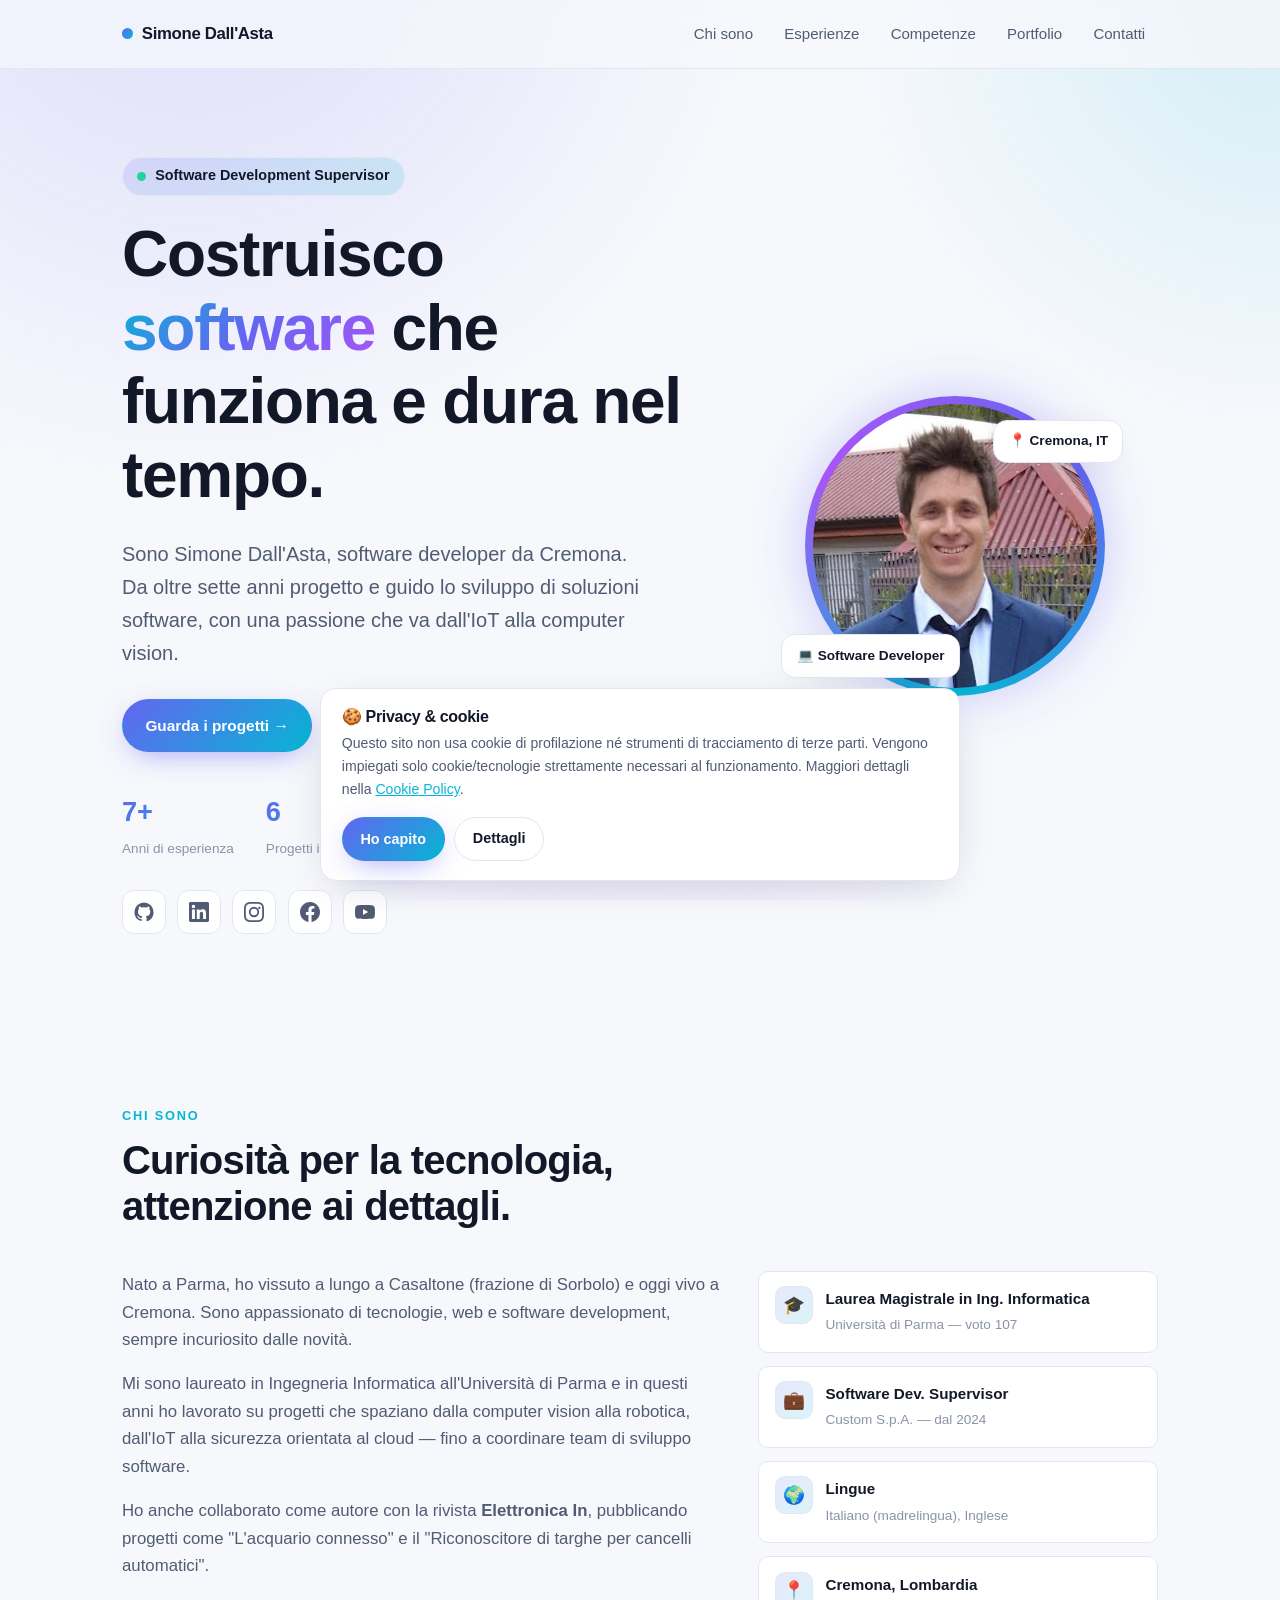
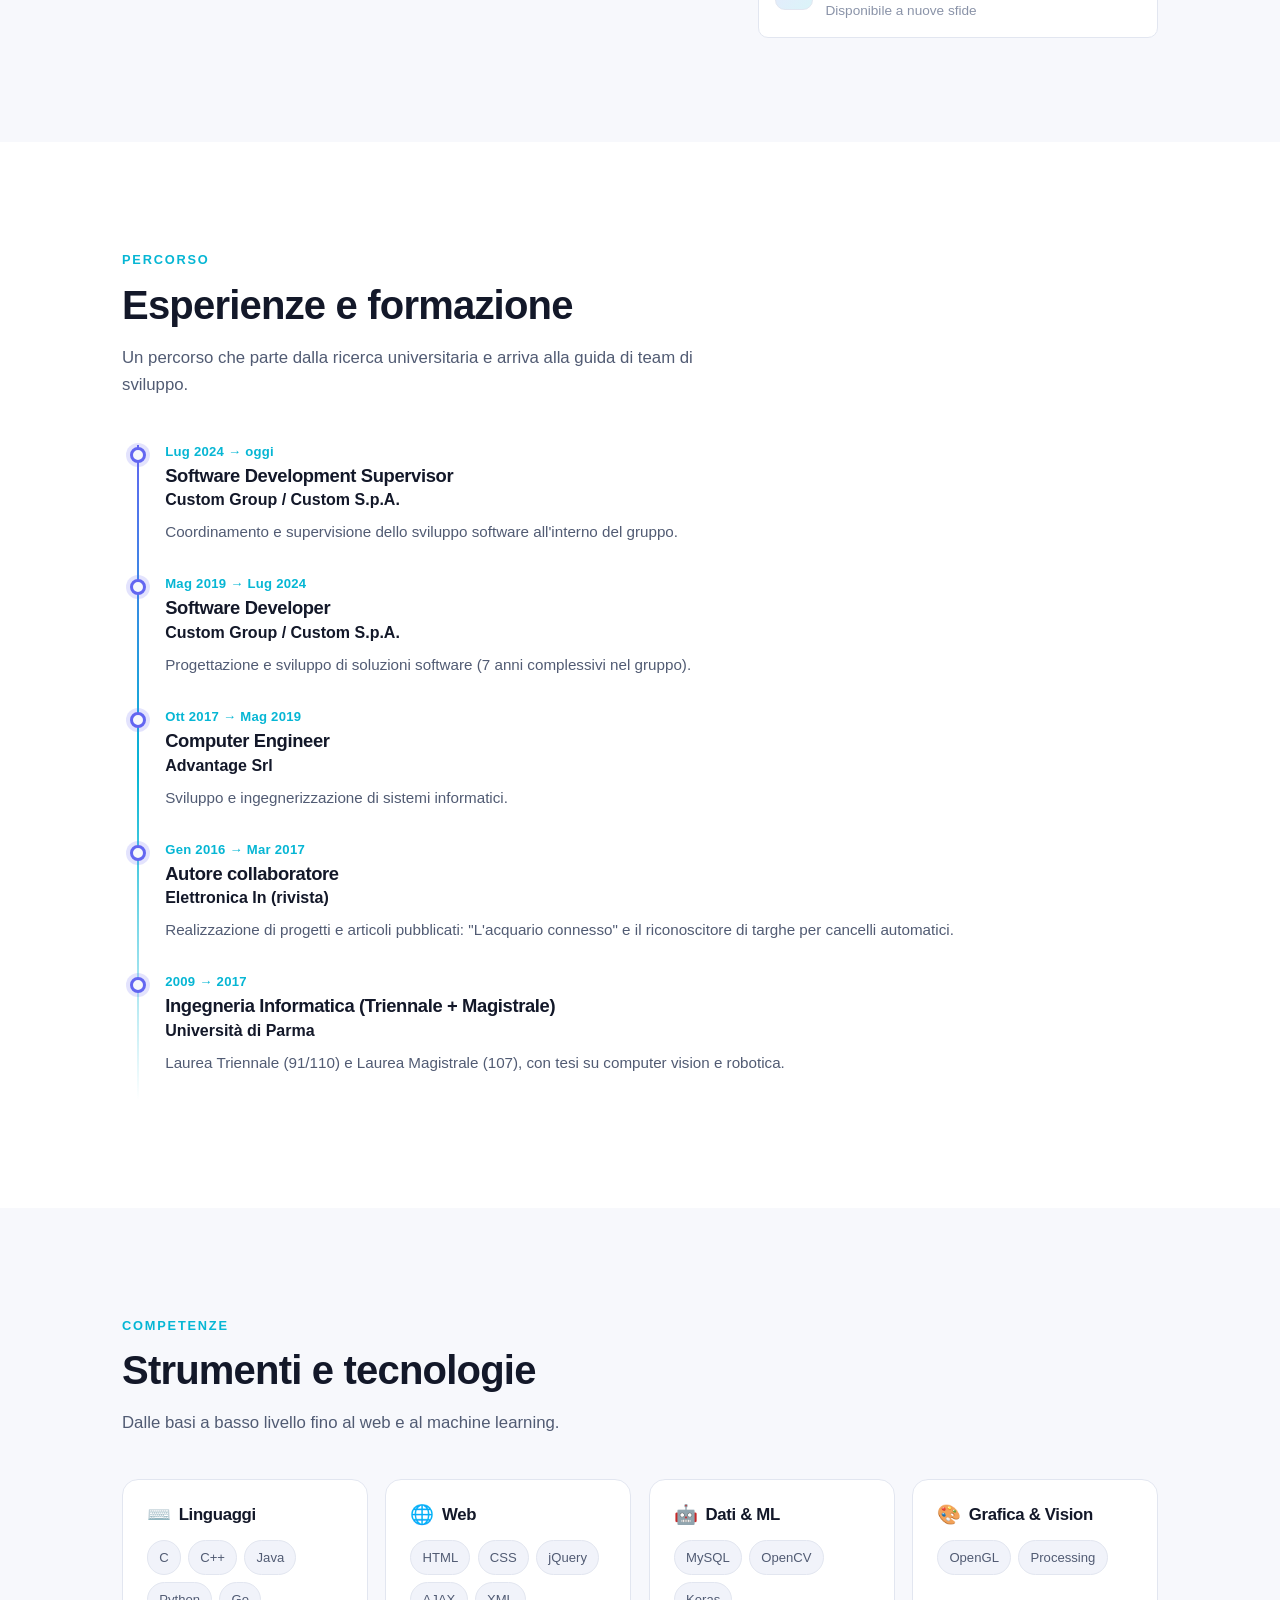
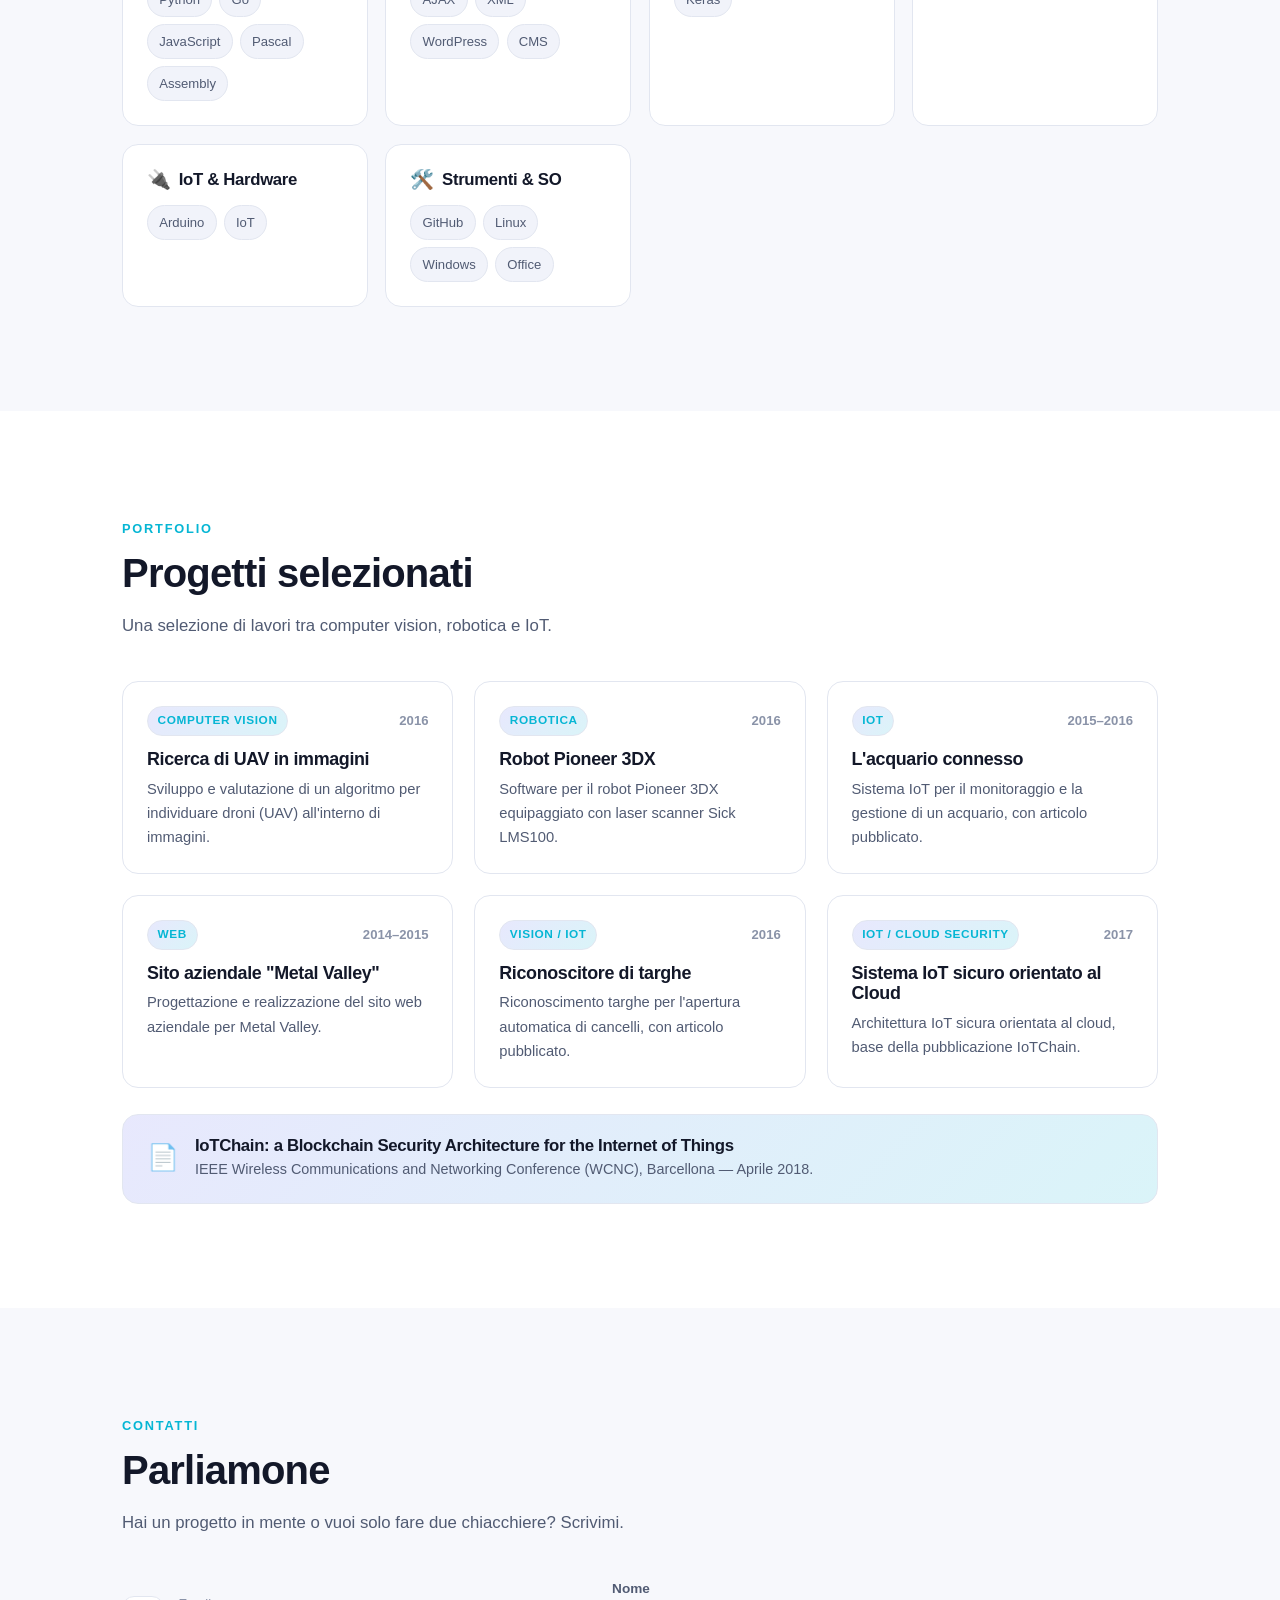
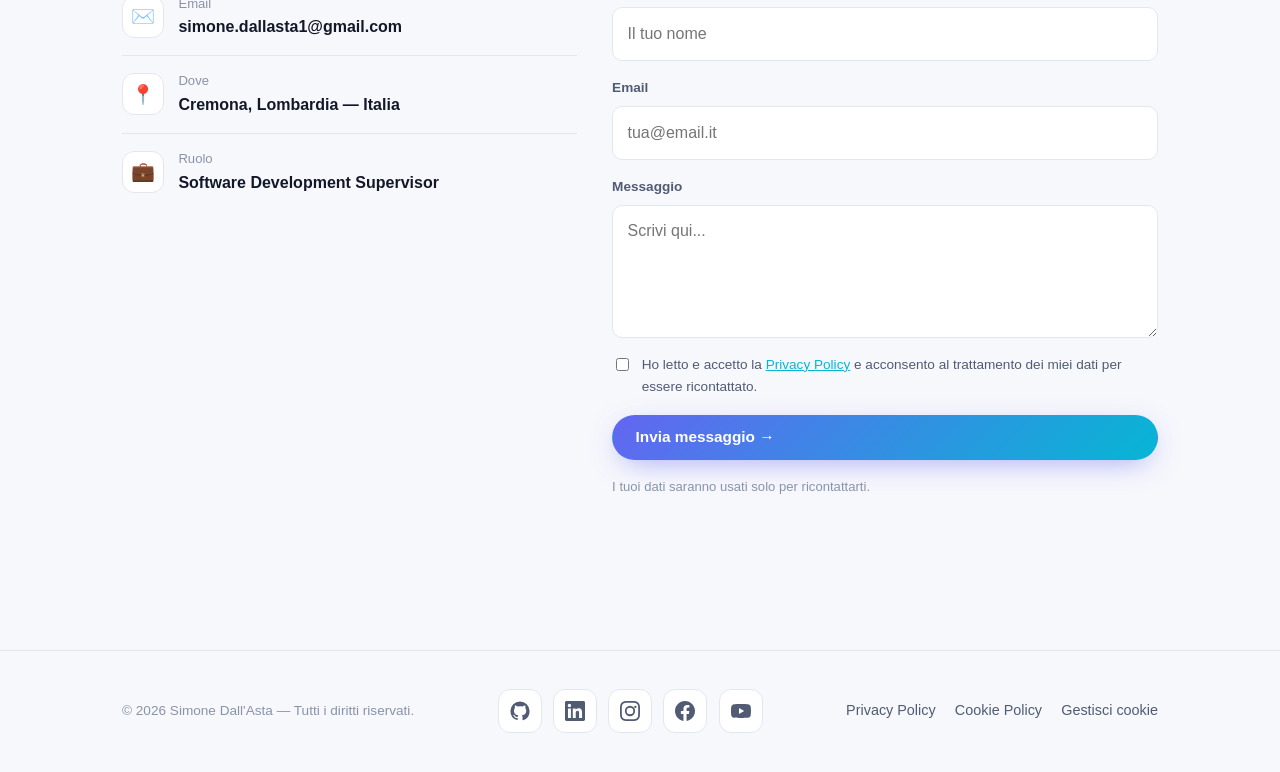
==== index.html @ f562e2d4 "first commit" ====
<!DOCTYPE html>
<html lang="it">
<head>
  <meta charset="UTF-8">
  <meta name="viewport" content="width=device-width, initial-scale=1.0">
  <title>Simone Dall'Asta — Software Developer</title>
  <meta name="description" content="Portfolio di Simone Dall'Asta, Software Developer a Cremona. Progetti, competenze ed esperienze tra software development, IoT e computer vision.">

  <!-- Open Graph / social -->
  <meta property="og:type" content="website">
  <meta property="og:title" content="Simone Dall'Asta — Software Developer">
  <meta property="og:description" content="Portfolio personale: progetti, competenze ed esperienze.">
  <meta property="og:image" content="assets/img/profilo-288.jpg">
  <meta name="theme-color" content="#0b0f1a">

  <!-- Favicon inline (nessuna richiesta extra) -->
  <link rel="icon" href="data:image/svg+xml,<svg xmlns='http://www.w3.org/2000/svg' viewBox='0 0 100 100'><rect width='100' height='100' rx='22' fill='%236366f1'/><text x='50' y='68' font-size='54' font-family='Arial' font-weight='bold' fill='white' text-anchor='middle'>S</text></svg>">

  <link rel="stylesheet" href="assets/css/style.css">

  <!-- Dati strutturati per la SEO (JSON-LD, nessun cookie) -->
  <script type="application/ld+json">
  {
    "@context": "https://schema.org",
    "@type": "Person",
    "name": "Simone Dall'Asta",
    "jobTitle": "Software Developer",
    "address": { "@type": "PostalAddress", "addressLocality": "Cremona", "addressRegion": "Lombardia", "addressCountry": "IT" },
    "knowsLanguage": ["Italiano", "Inglese"]
  }
  </script>
</head>
<body>

  <!-- ===================== HEADER ===================== -->
  <header class="site-header">
    <div class="container nav">
      <a href="#home" class="brand"><span class="dot"></span> Simone Dall'Asta</a>
      <nav>
        <ul class="nav-links" id="navLinks">
          <li><a href="#chi-sono">Chi sono</a></li>
          <li><a href="#esperienze">Esperienze</a></li>
          <li><a href="#skill">Competenze</a></li>
          <li><a href="#portfolio">Portfolio</a></li>
          <li><a href="#contatti">Contatti</a></li>
        </ul>
      </nav>
      <button class="nav-toggle" id="navToggle" aria-label="Apri menu" aria-expanded="false">☰</button>
    </div>
  </header>

  <main>
    <!-- ===================== HERO ===================== -->
    <section class="hero" id="home">
      <div class="container hero-grid">
        <div class="hero-text">
          <span class="hero-role"><span class="pulse"></span> Software Development Supervisor</span>
          <h1>Costruisco <span class="gradient-text">software</span> che funziona e dura nel tempo.</h1>
          <p class="lead">
            Sono Simone Dall'Asta, software developer da Cremona. Da oltre sette anni
            progetto e guido lo sviluppo di soluzioni software, con una passione che va
            dall'IoT alla computer vision.
          </p>
          <div class="hero-cta">
            <a href="#portfolio" class="btn btn-primary">Guarda i progetti →</a>
            <a href="#contatti" class="btn btn-ghost">Contattami</a>
          </div>
          <div class="hero-stats">
            <div class="stat"><strong>7+</strong><span>Anni di esperienza</span></div>
            <div class="stat"><strong>6</strong><span>Progetti in evidenza</span></div>
            <div class="stat"><strong>1</strong><span>Pubblicazione IEEE</span></div>
          </div>

          <!-- TODO: sostituisci gli href="#" con gli URL reali dei tuoi profili -->
          <div class="socials hero-socials">
            <a class="social" href="https://github.com/simonedallasta1" target="_blank" rel="noopener noreferrer" aria-label="GitHub" title="GitHub">
              <svg viewBox="0 0 24 24" aria-hidden="true"><path d="M12 .5A11.5 11.5 0 0 0 .5 12a11.5 11.5 0 0 0 7.86 10.92c.58.1.79-.25.79-.56v-2c-3.2.7-3.88-1.37-3.88-1.37-.53-1.34-1.3-1.7-1.3-1.7-1.06-.72.08-.71.08-.71 1.17.08 1.79 1.2 1.79 1.2 1.04 1.79 2.73 1.27 3.4.97.1-.76.41-1.27.74-1.56-2.55-.29-5.23-1.28-5.23-5.69 0-1.26.45-2.28 1.19-3.09-.12-.29-.52-1.46.11-3.04 0 0 .97-.31 3.18 1.18a11 11 0 0 1 5.8 0c2.2-1.49 3.17-1.18 3.17-1.18.63 1.58.23 2.75.11 3.04.74.81 1.19 1.83 1.19 3.09 0 4.42-2.69 5.39-5.25 5.68.42.36.79 1.07.79 2.16v3.2c0 .31.21.67.8.56A11.5 11.5 0 0 0 23.5 12 11.5 11.5 0 0 0 12 .5Z"/></svg>
            </a>
            <a class="social" href="https://www.linkedin.com/in/simone-dall-asta-30008297" target="_blank" rel="noopener noreferrer" aria-label="LinkedIn" title="LinkedIn">
              <svg viewBox="0 0 24 24" aria-hidden="true"><path d="M20.45 20.45h-3.56v-5.57c0-1.33-.02-3.04-1.85-3.04-1.85 0-2.14 1.45-2.14 2.94v5.67H9.35V9h3.42v1.56h.05c.48-.9 1.64-1.85 3.37-1.85 3.6 0 4.27 2.37 4.27 5.46v6.28ZM5.34 7.43a2.06 2.06 0 1 1 0-4.13 2.06 2.06 0 0 1 0 4.13ZM7.12 20.45H3.56V9h3.56v11.45ZM22.22 0H1.77C.79 0 0 .77 0 1.73v20.54C0 23.23.79 24 1.77 24h20.45c.98 0 1.78-.77 1.78-1.73V1.73C24 .77 23.2 0 22.22 0Z"/></svg>
            </a>
            <a class="social" href="https://www.instagram.com/Smnd/" target="_blank" rel="noopener noreferrer" aria-label="Instagram" title="Instagram">
              <svg viewBox="0 0 24 24" aria-hidden="true"><path d="M12 2.16c3.2 0 3.58.01 4.85.07 1.17.05 1.8.25 2.23.41.56.22.96.48 1.38.9.42.42.68.82.9 1.38.16.42.36 1.06.41 2.23.06 1.27.07 1.65.07 4.85s-.01 3.58-.07 4.85c-.05 1.17-.25 1.8-.41 2.23-.22.56-.48.96-.9 1.38-.42.42-.82.68-1.38.9-.42.16-1.06.36-2.23.41-1.27.06-1.65.07-4.85.07s-3.58-.01-4.85-.07c-1.17-.05-1.8-.25-2.23-.41a3.7 3.7 0 0 1-1.38-.9 3.7 3.7 0 0 1-.9-1.38c-.16-.42-.36-1.06-.41-2.23C2.17 15.58 2.16 15.2 2.16 12s.01-3.58.07-4.85c.05-1.17.25-1.8.41-2.23.22-.56.48-.96.9-1.38.42-.42.82-.68 1.38-.9.42-.16 1.06-.36 2.23-.41C8.42 2.17 8.8 2.16 12 2.16ZM12 0C8.74 0 8.33.01 7.05.07c-1.28.06-2.15.26-2.91.56-.79.3-1.46.72-2.13 1.38A5.86 5.86 0 0 0 .63 4.14c-.3.76-.5 1.63-.56 2.91C.01 8.33 0 8.74 0 12s.01 3.67.07 4.95c.06 1.28.26 2.15.56 2.91.3.79.72 1.46 1.38 2.13.67.66 1.34 1.08 2.13 1.38.76.3 1.63.5 2.91.56C8.33 23.99 8.74 24 12 24s3.67-.01 4.95-.07c1.28-.06 2.15-.26 2.91-.56a5.86 5.86 0 0 0 2.13-1.38 5.86 5.86 0 0 0 1.38-2.13c.3-.76.5-1.63.56-2.91.06-1.28.07-1.69.07-4.95s-.01-3.67-.07-4.95c-.06-1.28-.26-2.15-.56-2.91a5.86 5.86 0 0 0-1.38-2.13A5.86 5.86 0 0 0 19.86.63c-.76-.3-1.63-.5-2.91-.56C15.67.01 15.26 0 12 0Zm0 5.84A6.16 6.16 0 1 0 18.16 12 6.16 6.16 0 0 0 12 5.84Zm0 10.16A4 4 0 1 1 16 12a4 4 0 0 1-4 4Zm6.41-10.4a1.44 1.44 0 1 0 0 2.88 1.44 1.44 0 0 0 0-2.88Z"/></svg>
            </a>
            <a class="social" href="https://www.facebook.com/simone.dallasta1990" target="_blank" rel="noopener noreferrer" aria-label="Facebook" title="Facebook">
              <svg viewBox="0 0 24 24" aria-hidden="true"><path d="M24 12.07C24 5.41 18.63 0 12 0S0 5.4 0 12.07c0 6.02 4.39 11.01 10.13 11.93v-8.44H7.08v-3.49h3.05V9.41c0-3.02 1.79-4.69 4.53-4.69 1.31 0 2.68.24 2.68.24v2.97h-1.51c-1.49 0-1.96.93-1.96 1.89v2.25h3.33l-.53 3.49h-2.8V24C19.61 23.08 24 18.1 24 12.07Z"/></svg>
            </a>
            <a class="social" href="https://www.youtube.com/@SimoneDallAsta" target="_blank" rel="noopener noreferrer" aria-label="YouTube" title="YouTube">
              <svg viewBox="0 0 24 24" aria-hidden="true"><path d="M23.5 6.2a3.02 3.02 0 0 0-2.12-2.14C19.5 3.55 12 3.55 12 3.55s-7.5 0-9.38.51A3.02 3.02 0 0 0 .5 6.2C0 8.07 0 12 0 12s0 3.93.5 5.8a3.02 3.02 0 0 0 2.12 2.14c1.88.51 9.38.51 9.38.51s7.5 0 9.38-.51a3.02 3.02 0 0 0 2.12-2.14C24 15.93 24 12 24 12s0-3.93-.5-5.8ZM9.6 15.57V8.43L15.82 12 9.6 15.57Z"/></svg>
            </a>
          </div>
        </div>

        <div class="hero-photo">
          <div class="ring">
            <picture>
              <source type="image/webp"
                srcset="assets/img/profilo-96.webp 96w, assets/img/profilo-192.webp 192w, assets/img/profilo-288.webp 288w"
                sizes="(max-width: 600px) 220px, 300px">
              <img src="assets/img/profilo-288.jpg" alt="Ritratto di Simone Dall'Asta" width="288" height="288">
            </picture>
          </div>
          <span class="badge">💻 Software Developer</span>
          <span class="badge tr">📍 Cremona, IT</span>
        </div>
      </div>
    </section>

    <!-- ===================== CHI SONO ===================== -->
    <section class="section" id="chi-sono">
      <div class="container">
        <div class="section-head reveal">
          <span class="eyebrow">Chi sono</span>
          <h2>Curiosità per la tecnologia, attenzione ai dettagli.</h2>
        </div>
        <div class="about-grid">
          <div class="about-text reveal">
            <p>
              Nato a Parma, ho vissuto a lungo a Casaltone (frazione di Sorbolo) e oggi vivo a
              Cremona. Sono appassionato di tecnologie, web e software development, sempre
              incuriosito dalle novità.
            </p>
            <p>
              Mi sono laureato in Ingegneria Informatica all'Università di Parma e in questi anni
              ho lavorato su progetti che spaziano dalla computer vision alla robotica, dall'IoT
              alla sicurezza orientata al cloud — fino a coordinare team di sviluppo software.
            </p>
            <p>
              Ho anche collaborato come autore con la rivista <strong>Elettronica In</strong>,
              pubblicando progetti come "L'acquario connesso" e il "Riconoscitore di targhe per
              cancelli automatici".
            </p>
          </div>
          <div class="facts reveal">
            <div class="fact">
              <div class="ic">🎓</div>
              <div><strong>Laurea Magistrale in Ing. Informatica</strong><span>Università di Parma — voto 107</span></div>
            </div>
            <div class="fact">
              <div class="ic">💼</div>
              <div><strong>Software Dev. Supervisor</strong><span>Custom S.p.A. — dal 2024</span></div>
            </div>
            <div class="fact">
              <div class="ic">🌍</div>
              <div><strong>Lingue</strong><span>Italiano (madrelingua), Inglese</span></div>
            </div>
            <div class="fact">
              <div class="ic">📍</div>
              <div><strong>Cremona, Lombardia</strong><span>Disponibile a nuove sfide</span></div>
            </div>
          </div>
        </div>
      </div>
    </section>

    <!-- ===================== ESPERIENZE ===================== -->
    <section class="section" id="esperienze" style="background: var(--bg-soft);">
      <div class="container">
        <div class="section-head reveal">
          <span class="eyebrow">Percorso</span>
          <h2>Esperienze e formazione</h2>
          <p>Un percorso che parte dalla ricerca universitaria e arriva alla guida di team di sviluppo.</p>
        </div>
        <div class="timeline">
          <div class="tl-item reveal">
            <div class="when">Lug 2024 → oggi</div>
            <h3>Software Development Supervisor</h3>
            <div class="org">Custom Group / Custom S.p.A.</div>
            <p>Coordinamento e supervisione dello sviluppo software all'interno del gruppo.</p>
          </div>
          <div class="tl-item reveal">
            <div class="when">Mag 2019 → Lug 2024</div>
            <h3>Software Developer</h3>
            <div class="org">Custom Group / Custom S.p.A.</div>
            <p>Progettazione e sviluppo di soluzioni software (7 anni complessivi nel gruppo).</p>
          </div>
          <div class="tl-item reveal">
            <div class="when">Ott 2017 → Mag 2019</div>
            <h3>Computer Engineer</h3>
            <div class="org">Advantage Srl</div>
            <p>Sviluppo e ingegnerizzazione di sistemi informatici.</p>
          </div>
          <div class="tl-item reveal">
            <div class="when">Gen 2016 → Mar 2017</div>
            <h3>Autore collaboratore</h3>
            <div class="org">Elettronica In (rivista)</div>
            <p>Realizzazione di progetti e articoli pubblicati: "L'acquario connesso" e il riconoscitore di targhe per cancelli automatici.</p>
          </div>
          <div class="tl-item reveal">
            <div class="when">2009 → 2017</div>
            <h3>Ingegneria Informatica (Triennale + Magistrale)</h3>
            <div class="org">Università di Parma</div>
            <p>Laurea Triennale (91/110) e Laurea Magistrale (107), con tesi su computer vision e robotica.</p>
          </div>
        </div>
      </div>
    </section>

    <!-- ===================== SKILL ===================== -->
    <section class="section" id="skill">
      <div class="container">
        <div class="section-head reveal">
          <span class="eyebrow">Competenze</span>
          <h2>Strumenti e tecnologie</h2>
          <p>Dalle basi a basso livello fino al web e al machine learning.</p>
        </div>
        <div class="skills-grid">
          <div class="card skill-cat reveal">
            <h3><span class="ic">⌨️</span> Linguaggi</h3>
            <div class="chips">
              <span class="chip">C</span><span class="chip">C++</span><span class="chip">Java</span>
              <span class="chip">Python</span><span class="chip">Go</span><span class="chip">JavaScript</span>
              <span class="chip">Pascal</span><span class="chip">Assembly</span>
            </div>
          </div>
          <div class="card skill-cat reveal">
            <h3><span class="ic">🌐</span> Web</h3>
            <div class="chips">
              <span class="chip">HTML</span><span class="chip">CSS</span><span class="chip">jQuery</span>
              <span class="chip">AJAX</span><span class="chip">XML</span><span class="chip">WordPress</span>
              <span class="chip">CMS</span>
            </div>
          </div>
          <div class="card skill-cat reveal">
            <h3><span class="ic">🤖</span> Dati &amp; ML</h3>
            <div class="chips">
              <span class="chip">MySQL</span><span class="chip">OpenCV</span><span class="chip">Keras</span>
            </div>
          </div>
          <div class="card skill-cat reveal">
            <h3><span class="ic">🎨</span> Grafica &amp; Vision</h3>
            <div class="chips">
              <span class="chip">OpenGL</span><span class="chip">Processing</span>
            </div>
          </div>
          <div class="card skill-cat reveal">
            <h3><span class="ic">🔌</span> IoT &amp; Hardware</h3>
            <div class="chips">
              <span class="chip">Arduino</span><span class="chip">IoT</span>
            </div>
          </div>
          <div class="card skill-cat reveal">
            <h3><span class="ic">🛠️</span> Strumenti &amp; SO</h3>
            <div class="chips">
              <span class="chip">GitHub</span><span class="chip">Linux</span><span class="chip">Windows</span>
              <span class="chip">Office</span>
            </div>
          </div>
        </div>
      </div>
    </section>

    <!-- ===================== PORTFOLIO ===================== -->
    <section class="section" id="portfolio" style="background: var(--bg-soft);">
      <div class="container">
        <div class="section-head reveal">
          <span class="eyebrow">Portfolio</span>
          <h2>Progetti selezionati</h2>
          <p>Una selezione di lavori tra computer vision, robotica e IoT.</p>
        </div>
        <div class="projects-grid">
          <article class="card project reveal">
            <div class="top"><span class="tag">Computer Vision</span><span class="year">2016</span></div>
            <h3>Ricerca di UAV in immagini</h3>
            <p>Sviluppo e valutazione di un algoritmo per individuare droni (UAV) all'interno di immagini.</p>
          </article>
          <article class="card project reveal">
            <div class="top"><span class="tag">Robotica</span><span class="year">2016</span></div>
            <h3>Robot Pioneer 3DX</h3>
            <p>Software per il robot Pioneer 3DX equipaggiato con laser scanner Sick LMS100.</p>
          </article>
          <article class="card project reveal">
            <div class="top"><span class="tag">IoT</span><span class="year">2015–2016</span></div>
            <h3>L'acquario connesso</h3>
            <p>Sistema IoT per il monitoraggio e la gestione di un acquario, con articolo pubblicato.</p>
          </article>
          <article class="card project reveal">
            <div class="top"><span class="tag">Web</span><span class="year">2014–2015</span></div>
            <h3>Sito aziendale "Metal Valley"</h3>
            <p>Progettazione e realizzazione del sito web aziendale per Metal Valley.</p>
          </article>
          <article class="card project reveal">
            <div class="top"><span class="tag">Vision / IoT</span><span class="year">2016</span></div>
            <h3>Riconoscitore di targhe</h3>
            <p>Riconoscimento targhe per l'apertura automatica di cancelli, con articolo pubblicato.</p>
          </article>
          <article class="card project reveal">
            <div class="top"><span class="tag">IoT / Cloud Security</span><span class="year">2017</span></div>
            <h3>Sistema IoT sicuro orientato al Cloud</h3>
            <p>Architettura IoT sicura orientata al cloud, base della pubblicazione IoTChain.</p>
          </article>
        </div>

        <div class="publication reveal">
          <div class="ic">📄</div>
          <div>
            <h3>IoTChain: a Blockchain Security Architecture for the Internet of Things</h3>
            <p>IEEE Wireless Communications and Networking Conference (WCNC), Barcellona — Aprile 2018.</p>
          </div>
        </div>
      </div>
    </section>

    <!-- ===================== CONTATTI ===================== -->
    <section class="section" id="contatti">
      <div class="container">
        <div class="section-head reveal">
          <span class="eyebrow">Contatti</span>
          <h2>Parliamone</h2>
          <p>Hai un progetto in mente o vuoi solo fare due chiacchiere? Scrivimi.</p>
        </div>
        <div class="contact-grid">
          <div class="contact-info reveal">
            <div class="channel">
              <div class="ic">✉️</div>
              <div><span>Email</span><strong><a href="mailto:simone.dallasta1@gmail.com">simone.dallasta1@gmail.com</a></strong></div>
            </div>
            <div class="channel">
              <div class="ic">📍</div>
              <div><span>Dove</span><strong>Cremona, Lombardia — Italia</strong></div>
            </div>
            <div class="channel">
              <div class="ic">💼</div>
              <div><span>Ruolo</span><strong>Software Development Supervisor</strong></div>
            </div>
          </div>

          <!-- NB: action="#" è un placeholder. Va collegato a Web3Forms/Formspree (vedi README §7.5). -->
          <form class="form reveal" id="contactForm" action="#" method="POST" novalidate>
            <div class="field">
              <label for="nome">Nome</label>
              <input type="text" id="nome" name="nome" placeholder="Il tuo nome" required>
            </div>
            <div class="field">
              <label for="email">Email</label>
              <input type="email" id="email" name="email" placeholder="tua@email.it" required>
            </div>
            <div class="field">
              <label for="messaggio">Messaggio</label>
              <textarea id="messaggio" name="messaggio" rows="4" placeholder="Scrivi qui..." required></textarea>
            </div>
            <!-- Honeypot anti-spam: i bot lo compilano, gli umani no -->
            <div class="hp" aria-hidden="true">
              <label for="website">Lascia vuoto questo campo</label>
              <input type="text" id="website" name="website" tabindex="-1" autocomplete="off">
            </div>
            <label class="consent">
              <input type="checkbox" id="privacy" name="privacy" required>
              <span>Ho letto e accetto la <a href="privacy-policy.html">Privacy Policy</a> e acconsento al trattamento dei miei dati per essere ricontattato.</span>
            </label>
            <button type="submit" class="btn btn-primary">Invia messaggio →</button>
            <p class="form-note" id="formNote">I tuoi dati saranno usati solo per ricontattarti.</p>
          </form>
        </div>
      </div>
    </section>
  </main>

  <!-- ===================== FOOTER ===================== -->
  <footer class="site-footer">
    <div class="container footer-grid">
      <div class="copyright">© <span id="year"></span> Simone Dall'Asta — Tutti i diritti riservati.</div>
      <div class="socials">
        <a class="social" href="https://github.com/simonedallasta1" target="_blank" rel="noopener noreferrer" aria-label="GitHub" title="GitHub">
          <svg viewBox="0 0 24 24" aria-hidden="true"><path d="M12 .5A11.5 11.5 0 0 0 .5 12a11.5 11.5 0 0 0 7.86 10.92c.58.1.79-.25.79-.56v-2c-3.2.7-3.88-1.37-3.88-1.37-.53-1.34-1.3-1.7-1.3-1.7-1.06-.72.08-.71.08-.71 1.17.08 1.79 1.2 1.79 1.2 1.04 1.79 2.73 1.27 3.4.97.1-.76.41-1.27.74-1.56-2.55-.29-5.23-1.28-5.23-5.69 0-1.26.45-2.28 1.19-3.09-.12-.29-.52-1.46.11-3.04 0 0 .97-.31 3.18 1.18a11 11 0 0 1 5.8 0c2.2-1.49 3.17-1.18 3.17-1.18.63 1.58.23 2.75.11 3.04.74.81 1.19 1.83 1.19 3.09 0 4.42-2.69 5.39-5.25 5.68.42.36.79 1.07.79 2.16v3.2c0 .31.21.67.8.56A11.5 11.5 0 0 0 23.5 12 11.5 11.5 0 0 0 12 .5Z"/></svg>
        </a>
        <a class="social" href="https://www.linkedin.com/in/simone-dall-asta-30008297" target="_blank" rel="noopener noreferrer" aria-label="LinkedIn" title="LinkedIn">
          <svg viewBox="0 0 24 24" aria-hidden="true"><path d="M20.45 20.45h-3.56v-5.57c0-1.33-.02-3.04-1.85-3.04-1.85 0-2.14 1.45-2.14 2.94v5.67H9.35V9h3.42v1.56h.05c.48-.9 1.64-1.85 3.37-1.85 3.6 0 4.27 2.37 4.27 5.46v6.28ZM5.34 7.43a2.06 2.06 0 1 1 0-4.13 2.06 2.06 0 0 1 0 4.13ZM7.12 20.45H3.56V9h3.56v11.45ZM22.22 0H1.77C.79 0 0 .77 0 1.73v20.54C0 23.23.79 24 1.77 24h20.45c.98 0 1.78-.77 1.78-1.73V1.73C24 .77 23.2 0 22.22 0Z"/></svg>
        </a>
        <a class="social" href="https://www.instagram.com/Smnd/" target="_blank" rel="noopener noreferrer" aria-label="Instagram" title="Instagram">
          <svg viewBox="0 0 24 24" aria-hidden="true"><path d="M12 2.16c3.2 0 3.58.01 4.85.07 1.17.05 1.8.25 2.23.41.56.22.96.48 1.38.9.42.42.68.82.9 1.38.16.42.36 1.06.41 2.23.06 1.27.07 1.65.07 4.85s-.01 3.58-.07 4.85c-.05 1.17-.25 1.8-.41 2.23-.22.56-.48.96-.9 1.38-.42.42-.82.68-1.38.9-.42.16-1.06.36-2.23.41-1.27.06-1.65.07-4.85.07s-3.58-.01-4.85-.07c-1.17-.05-1.8-.25-2.23-.41a3.7 3.7 0 0 1-1.38-.9 3.7 3.7 0 0 1-.9-1.38c-.16-.42-.36-1.06-.41-2.23C2.17 15.58 2.16 15.2 2.16 12s.01-3.58.07-4.85c.05-1.17.25-1.8.41-2.23.22-.56.48-.96.9-1.38.42-.42.82-.68 1.38-.9.42-.16 1.06-.36 2.23-.41C8.42 2.17 8.8 2.16 12 2.16ZM12 0C8.74 0 8.33.01 7.05.07c-1.28.06-2.15.26-2.91.56-.79.3-1.46.72-2.13 1.38A5.86 5.86 0 0 0 .63 4.14c-.3.76-.5 1.63-.56 2.91C.01 8.33 0 8.74 0 12s.01 3.67.07 4.95c.06 1.28.26 2.15.56 2.91.3.79.72 1.46 1.38 2.13.67.66 1.34 1.08 2.13 1.38.76.3 1.63.5 2.91.56C8.33 23.99 8.74 24 12 24s3.67-.01 4.95-.07c1.28-.06 2.15-.26 2.91-.56a5.86 5.86 0 0 0 2.13-1.38 5.86 5.86 0 0 0 1.38-2.13c.3-.76.5-1.63.56-2.91.06-1.28.07-1.69.07-4.95s-.01-3.67-.07-4.95c-.06-1.28-.26-2.15-.56-2.91a5.86 5.86 0 0 0-1.38-2.13A5.86 5.86 0 0 0 19.86.63c-.76-.3-1.63-.5-2.91-.56C15.67.01 15.26 0 12 0Zm0 5.84A6.16 6.16 0 1 0 18.16 12 6.16 6.16 0 0 0 12 5.84Zm0 10.16A4 4 0 1 1 16 12a4 4 0 0 1-4 4Zm6.41-10.4a1.44 1.44 0 1 0 0 2.88 1.44 1.44 0 0 0 0-2.88Z"/></svg>
        </a>
        <a class="social" href="https://www.facebook.com/simone.dallasta1990" target="_blank" rel="noopener noreferrer" aria-label="Facebook" title="Facebook">
          <svg viewBox="0 0 24 24" aria-hidden="true"><path d="M24 12.07C24 5.41 18.63 0 12 0S0 5.4 0 12.07c0 6.02 4.39 11.01 10.13 11.93v-8.44H7.08v-3.49h3.05V9.41c0-3.02 1.79-4.69 4.53-4.69 1.31 0 2.68.24 2.68.24v2.97h-1.51c-1.49 0-1.96.93-1.96 1.89v2.25h3.33l-.53 3.49h-2.8V24C19.61 23.08 24 18.1 24 12.07Z"/></svg>
        </a>
        <a class="social" href="https://www.youtube.com/@SimoneDallAsta" target="_blank" rel="noopener noreferrer" aria-label="YouTube" title="YouTube">
          <svg viewBox="0 0 24 24" aria-hidden="true"><path d="M23.5 6.2a3.02 3.02 0 0 0-2.12-2.14C19.5 3.55 12 3.55 12 3.55s-7.5 0-9.38.51A3.02 3.02 0 0 0 .5 6.2C0 8.07 0 12 0 12s0 3.93.5 5.8a3.02 3.02 0 0 0 2.12 2.14c1.88.51 9.38.51 9.38.51s7.5 0 9.38-.51a3.02 3.02 0 0 0 2.12-2.14C24 15.93 24 12 24 12s0-3.93-.5-5.8ZM9.6 15.57V8.43L15.82 12 9.6 15.57Z"/></svg>
        </a>
      </div>
      <nav class="footer-links">
        <a href="privacy-policy.html">Privacy Policy</a>
        <a href="cookie-policy.html">Cookie Policy</a>
        <button type="button" id="manageCookies">Gestisci cookie</button>
      </nav>
    </div>
  </footer>

  <!-- ===================== COOKIE BANNER ===================== -->
  <div class="cookie-banner" id="cookieBanner" role="dialog" aria-live="polite" aria-label="Avviso cookie">
    <h3>🍪 Privacy &amp; cookie</h3>
    <p>
      Questo sito non usa cookie di profilazione né strumenti di tracciamento di terze parti.
      Vengono impiegati solo cookie/tecnologie strettamente necessari al funzionamento.
      Maggiori dettagli nella <a href="cookie-policy.html" style="color:var(--accent-2);text-decoration:underline;">Cookie Policy</a>.
    </p>
    <div class="cookie-actions">
      <button class="btn btn-primary" id="cookieOk">Ho capito</button>
      <a class="btn btn-ghost" href="cookie-policy.html">Dettagli</a>
    </div>
  </div>

  <script src="assets/js/main.js"></script>
</body>
</html>
---- assets/css/style.css ----
/* =========================================================
   Simone Dall'Asta — Portfolio
   Design system + layout. Vanilla CSS, mobile-first.
   Font: stack di sistema (nessuna richiesta esterna → privacy-safe).
   ========================================================= */

:root {
  /* Palette */
  --bg: #0b0f1a;
  --bg-soft: #111726;
  --surface: #161d2e;
  --surface-2: #1c2438;
  --border: #273149;
  --text: #e8ecf5;
  --text-muted: #9aa6bf;
  --text-dim: #6b768f;

  /* Accent gradient */
  --accent-1: #6366f1; /* indigo */
  --accent-2: #06b6d4; /* cyan   */
  --accent-3: #a855f7; /* violet */
  --accent-grad: linear-gradient(135deg, var(--accent-1), var(--accent-2));
  --accent-grad-soft: linear-gradient(135deg, rgba(99,102,241,.15), rgba(6,182,212,.15));

  /* Misure */
  --radius: 16px;
  --radius-sm: 10px;
  --maxw: 1100px;
  --gutter: clamp(1.1rem, 4vw, 2rem);

  --shadow: 0 10px 40px -12px rgba(0, 0, 0, .55);
  --shadow-glow: 0 0 60px -10px rgba(99, 102, 241, .45);

  --font: -apple-system, BlinkMacSystemFont, "Segoe UI", Roboto, Helvetica,
    Arial, "Apple Color Emoji", "Segoe UI Emoji", sans-serif;
}

@media (prefers-color-scheme: light) {
  :root {
    --bg: #f7f8fc;
    --bg-soft: #ffffff;
    --surface: #ffffff;
    --surface-2: #f1f3fa;
    --border: #e2e6f0;
    --text: #131829;
    --text-muted: #515b73;
    --text-dim: #8a93a8;
    --shadow: 0 10px 40px -16px rgba(20, 30, 60, .25);
  }
}

/* ---------- Reset / base ---------- */
*,
*::before,
*::after { box-sizing: border-box; }

html { scroll-behavior: smooth; scroll-padding-top: 84px; }

@media (prefers-reduced-motion: reduce) {
  html { scroll-behavior: auto; }
  * { animation: none !important; transition: none !important; }
}

body {
  margin: 0;
  font-family: var(--font);
  background: var(--bg);
  color: var(--text);
  line-height: 1.65;
  -webkit-font-smoothing: antialiased;
  overflow-x: hidden;
}

/* Sfondo decorativo a gradiente */
body::before {
  content: "";
  position: fixed;
  inset: 0;
  z-index: -1;
  background:
    radial-gradient(60rem 60rem at 15% -10%, rgba(99, 102, 241, .18), transparent 60%),
    radial-gradient(50rem 50rem at 100% 0%, rgba(6, 182, 212, .14), transparent 55%),
    radial-gradient(40rem 40rem at 50% 120%, rgba(168, 85, 247, .12), transparent 60%);
  pointer-events: none;
}

img { max-width: 100%; display: block; }
a { color: inherit; text-decoration: none; }

h1, h2, h3 { line-height: 1.15; margin: 0 0 .4em; font-weight: 800; letter-spacing: -.02em; }
p { margin: 0 0 1rem; color: var(--text-muted); }

.container {
  width: 100%;
  max-width: var(--maxw);
  margin-inline: auto;
  padding-inline: var(--gutter);
}

.gradient-text {
  background: linear-gradient(135deg, var(--accent-2), var(--accent-1), var(--accent-3));
  -webkit-background-clip: text;
  background-clip: text;
  color: transparent;
}

/* ---------- Header / nav ---------- */
.site-header {
  position: sticky;
  top: 0;
  z-index: 50;
  backdrop-filter: blur(14px);
  background: color-mix(in srgb, var(--bg) 72%, transparent);
  border-bottom: 1px solid var(--border);
}
.nav {
  display: flex;
  align-items: center;
  justify-content: space-between;
  height: 68px;
}
.brand {
  font-weight: 800;
  letter-spacing: -.02em;
  font-size: 1.05rem;
  display: inline-flex;
  align-items: center;
  gap: .55rem;
}
.brand .dot {
  width: 11px; height: 11px; border-radius: 50%;
  background: var(--accent-grad);
  box-shadow: var(--shadow-glow);
}
.nav-links {
  display: flex;
  gap: .35rem;
  align-items: center;
  list-style: none;
  margin: 0; padding: 0;
}
.nav-links a {
  padding: .5rem .8rem;
  border-radius: 999px;
  font-size: .94rem;
  color: var(--text-muted);
  transition: color .2s, background .2s;
}
.nav-links a:hover { color: var(--text); background: var(--surface); }

.nav-toggle {
  display: none;
  background: var(--surface);
  border: 1px solid var(--border);
  color: var(--text);
  width: 42px; height: 42px;
  border-radius: 10px;
  cursor: pointer;
  font-size: 1.2rem;
}

/* ---------- Buttons ---------- */
.btn {
  display: inline-flex;
  align-items: center;
  gap: .5rem;
  padding: .8rem 1.4rem;
  border-radius: 999px;
  font-weight: 600;
  font-size: .96rem;
  cursor: pointer;
  border: 1px solid transparent;
  transition: transform .15s ease, box-shadow .2s ease, background .2s;
  white-space: nowrap;
}
.btn:active { transform: translateY(1px); }
.btn-primary {
  background: var(--accent-grad);
  color: #fff;
  box-shadow: 0 8px 30px -10px rgba(99, 102, 241, .7);
}
.btn-primary:hover { box-shadow: 0 12px 38px -8px rgba(99, 102, 241, .9); transform: translateY(-2px); }
.btn-ghost {
  background: var(--surface);
  border-color: var(--border);
  color: var(--text);
}
.btn-ghost:hover { border-color: var(--accent-1); color: #fff; }
@media (prefers-color-scheme: light) { .btn-ghost:hover { color: var(--accent-1); } }

/* ---------- Sections ---------- */
.section { padding: clamp(3.5rem, 9vw, 6.5rem) 0; }
.section-head { max-width: 640px; margin-bottom: 2.6rem; }
.eyebrow {
  display: inline-block;
  font-size: .8rem;
  font-weight: 700;
  letter-spacing: .14em;
  text-transform: uppercase;
  color: var(--accent-2);
  margin-bottom: .7rem;
}
.section-head h2 { font-size: clamp(1.7rem, 4vw, 2.5rem); }
.section-head p { font-size: 1.05rem; }

/* ---------- Hero ---------- */
.hero { padding: clamp(3rem, 8vw, 5.5rem) 0 clamp(2.5rem, 6vw, 4rem); }
.hero-grid {
  display: grid;
  grid-template-columns: 1.4fr 1fr;
  gap: clamp(2rem, 6vw, 4rem);
  align-items: center;
}
.hero h1 { font-size: clamp(2.3rem, 6.5vw, 4rem); }
.hero .lead { font-size: clamp(1.05rem, 2.5vw, 1.25rem); color: var(--text-muted); max-width: 48ch; }
.hero-role {
  display: inline-flex;
  align-items: center;
  gap: .55rem;
  padding: .4rem .9rem;
  border-radius: 999px;
  background: var(--accent-grad-soft);
  border: 1px solid var(--border);
  font-weight: 600;
  font-size: .9rem;
  margin-bottom: 1.4rem;
  color: var(--text);
}
.hero-role .pulse {
  width: 9px; height: 9px; border-radius: 50%;
  background: #22d39a;
  box-shadow: 0 0 0 0 rgba(34, 211, 154, .6);
  animation: pulse 2.2s infinite;
}
@keyframes pulse {
  0% { box-shadow: 0 0 0 0 rgba(34, 211, 154, .55); }
  70% { box-shadow: 0 0 0 10px rgba(34, 211, 154, 0); }
  100% { box-shadow: 0 0 0 0 rgba(34, 211, 154, 0); }
}
.hero-cta { display: flex; flex-wrap: wrap; gap: .8rem; margin-top: 1.8rem; }
.hero-stats {
  display: flex;
  gap: 2rem;
  margin-top: 2.4rem;
  flex-wrap: wrap;
}
.hero-stats .stat strong {
  display: block;
  font-size: 1.7rem;
  background: var(--accent-grad);
  -webkit-background-clip: text; background-clip: text; color: transparent;
}
.hero-stats .stat span { font-size: .85rem; color: var(--text-dim); }

.hero-photo { justify-self: center; position: relative; }
.hero-photo .ring {
  position: relative;
  width: clamp(220px, 30vw, 300px);
  aspect-ratio: 1;
  border-radius: 50%;
  padding: 8px;
  background: conic-gradient(from 180deg, var(--accent-2), var(--accent-3), var(--accent-1), var(--accent-2));
  box-shadow: var(--shadow-glow);
  animation: spin 14s linear infinite;
}
@keyframes spin { to { transform: rotate(360deg); } }
.hero-photo .ring img {
  border-radius: 50%;
  width: 100%; height: 100%;
  object-fit: cover;
  animation: spin 14s linear infinite reverse; /* contro-rotazione: foto ferma */
  background: var(--surface);
}
.hero-photo .badge {
  position: absolute;
  bottom: 6%;
  left: -8%;
  background: var(--surface);
  border: 1px solid var(--border);
  border-radius: 14px;
  padding: .6rem .9rem;
  box-shadow: var(--shadow);
  font-size: .85rem;
  font-weight: 600;
  display: flex; align-items: center; gap: .5rem;
}
.hero-photo .badge.tr { bottom: auto; top: 8%; left: auto; right: -6%; }

/* ---------- Cards / surfaces ---------- */
.card {
  background: var(--surface);
  border: 1px solid var(--border);
  border-radius: var(--radius);
  padding: 1.5rem;
  transition: transform .25s ease, border-color .25s ease, box-shadow .25s ease;
}
.card:hover { transform: translateY(-4px); border-color: color-mix(in srgb, var(--accent-1) 50%, var(--border)); box-shadow: var(--shadow); }

/* ---------- About ---------- */
.about-grid { display: grid; grid-template-columns: 1.5fr 1fr; gap: 2.2rem; align-items: start; }
.about-text p { font-size: 1.05rem; }
.facts { display: grid; gap: .8rem; }
.fact {
  display: flex; gap: .8rem; align-items: flex-start;
  background: var(--surface); border: 1px solid var(--border);
  border-radius: var(--radius-sm); padding: .9rem 1rem;
}
.fact .ic {
  flex: none; width: 38px; height: 38px; border-radius: 10px;
  display: grid; place-items: center; font-size: 1.1rem;
  background: var(--accent-grad-soft); border: 1px solid var(--border);
}
.fact strong { display: block; font-size: .95rem; }
.fact span { font-size: .85rem; color: var(--text-dim); }

/* ---------- Timeline (esperienze) ---------- */
.timeline { position: relative; margin-left: .5rem; }
.timeline::before {
  content: ""; position: absolute; left: 7px; top: 4px; bottom: 4px;
  width: 2px; background: linear-gradient(var(--accent-1), var(--accent-2), transparent);
}
.tl-item { position: relative; padding: 0 0 1.8rem 2.2rem; }
.tl-item::before {
  content: ""; position: absolute; left: 0; top: 6px;
  width: 16px; height: 16px; border-radius: 50%;
  background: var(--bg); border: 3px solid var(--accent-1);
  box-shadow: 0 0 0 4px color-mix(in srgb, var(--accent-1) 18%, transparent);
}
.tl-item .when { font-size: .82rem; color: var(--accent-2); font-weight: 700; letter-spacing: .02em; }
.tl-item h3 { font-size: 1.15rem; margin: .15rem 0 .1rem; }
.tl-item .org { color: var(--text); font-weight: 600; }
.tl-item p { margin: .35rem 0 0; font-size: .95rem; }

/* ---------- Skills ---------- */
.skills-grid {
  display: grid;
  grid-template-columns: repeat(auto-fill, minmax(230px, 1fr));
  gap: 1.1rem;
}
.skill-cat h3 { font-size: 1.05rem; display: flex; align-items: center; gap: .5rem; }
.skill-cat h3 .ic { font-size: 1.2rem; }
.chips { display: flex; flex-wrap: wrap; gap: .45rem; margin-top: .9rem; }
.chip {
  font-size: .82rem;
  padding: .35rem .7rem;
  border-radius: 999px;
  background: var(--surface-2);
  border: 1px solid var(--border);
  color: var(--text-muted);
  transition: color .2s, border-color .2s, background .2s;
}
.chip:hover { color: var(--text); border-color: var(--accent-1); background: var(--accent-grad-soft); }

/* ---------- Portfolio ---------- */
.projects-grid {
  display: grid;
  grid-template-columns: repeat(auto-fill, minmax(300px, 1fr));
  gap: 1.3rem;
}
.project { display: flex; flex-direction: column; }
.project .top { display: flex; align-items: center; justify-content: space-between; gap: 1rem; margin-bottom: .8rem; }
.project .tag {
  font-size: .74rem; font-weight: 700; letter-spacing: .05em; text-transform: uppercase;
  color: var(--accent-2); padding: .25rem .6rem; border-radius: 999px;
  background: var(--accent-grad-soft); border: 1px solid var(--border);
}
.project .year { font-size: .82rem; color: var(--text-dim); font-weight: 600; }
.project h3 { font-size: 1.12rem; }
.project p { font-size: .92rem; margin-bottom: 0; }

.publication {
  margin-top: 1.6rem;
  display: flex; gap: 1rem; align-items: flex-start;
  background: var(--accent-grad-soft);
  border: 1px solid var(--border);
  border-radius: var(--radius);
  padding: 1.3rem 1.5rem;
}
.publication .ic { font-size: 1.6rem; }
.publication h3 { font-size: 1.05rem; margin-bottom: .2rem; }
.publication p { margin: 0; font-size: .9rem; }

/* ---------- Contact ---------- */
.contact-grid { display: grid; grid-template-columns: 1fr 1.2fr; gap: 2.2rem; align-items: start; }
.contact-info .channel {
  display: flex; gap: .9rem; align-items: center;
  padding: .9rem 0; border-bottom: 1px solid var(--border);
}
.contact-info .channel:last-child { border-bottom: 0; }
.contact-info .ic {
  flex: none; width: 42px; height: 42px; border-radius: 12px;
  display: grid; place-items: center; font-size: 1.2rem;
  background: var(--surface); border: 1px solid var(--border);
}
.contact-info .channel span { font-size: .82rem; color: var(--text-dim); display: block; }
.contact-info .channel strong { font-weight: 600; }

.form { display: grid; gap: 1rem; }
.field { display: grid; gap: .4rem; }
.field label { font-size: .85rem; font-weight: 600; color: var(--text-muted); }
.field input,
.field textarea {
  font: inherit;
  color: var(--text);
  background: var(--surface);
  border: 1px solid var(--border);
  border-radius: var(--radius-sm);
  padding: .8rem .9rem;
  transition: border-color .2s, box-shadow .2s;
  resize: vertical;
}
.field input:focus,
.field textarea:focus {
  outline: none;
  border-color: var(--accent-1);
  box-shadow: 0 0 0 3px color-mix(in srgb, var(--accent-1) 25%, transparent);
}
.consent { display: flex; gap: .6rem; align-items: flex-start; font-size: .85rem; color: var(--text-muted); }
.consent input { margin-top: .25rem; accent-color: var(--accent-1); }
.consent a { color: var(--accent-2); text-decoration: underline; }
/* honeypot anti-spam: nascosto agli umani */
.hp { position: absolute; left: -9999px; width: 1px; height: 1px; overflow: hidden; }
.form-note { font-size: .82rem; color: var(--text-dim); }

/* ---------- Social links ---------- */
.socials { display: flex; gap: .7rem; flex-wrap: wrap; }
.socials.hero-socials { margin-top: 1.8rem; }
.social {
  width: 44px; height: 44px;
  display: grid; place-items: center;
  border-radius: 12px;
  background: var(--surface);
  border: 1px solid var(--border);
  color: var(--text-muted);
  transition: transform .18s ease, color .2s, border-color .2s, background .2s, box-shadow .2s;
}
.social svg { width: 20px; height: 20px; fill: currentColor; }
.social:hover {
  transform: translateY(-3px);
  color: #fff;
  border-color: transparent;
  background: var(--accent-grad);
  box-shadow: 0 8px 24px -8px rgba(99, 102, 241, .7);
}
@media (max-width: 860px) { .socials.hero-socials { justify-content: center; } }

/* ---------- Footer ---------- */
.site-footer {
  border-top: 1px solid var(--border);
  padding: 2.4rem 0;
  margin-top: 2rem;
}
.footer-grid { display: flex; flex-wrap: wrap; gap: 1rem; justify-content: space-between; align-items: center; }
.footer-links { display: flex; flex-wrap: wrap; gap: 1.2rem; }
.footer-links a { color: var(--text-muted); font-size: .9rem; }
.footer-links a:hover { color: var(--text); }
.footer-links button {
  background: none; border: 0; color: var(--text-muted);
  font: inherit; font-size: .9rem; cursor: pointer; padding: 0;
}
.footer-links button:hover { color: var(--text); }
.copyright { font-size: .85rem; color: var(--text-dim); }

/* ---------- Cookie banner ---------- */
.cookie-banner {
  position: fixed;
  left: 50%; bottom: 1.2rem;
  transform: translateX(-50%) translateY(140%);
  width: min(640px, calc(100% - 2rem));
  background: var(--surface);
  border: 1px solid var(--border);
  border-radius: var(--radius);
  padding: 1.2rem 1.3rem;
  box-shadow: var(--shadow);
  z-index: 100;
  transition: transform .4s cubic-bezier(.2,.8,.2,1);
}
.cookie-banner.show { transform: translateX(-50%) translateY(0); }
.cookie-banner h3 { font-size: 1rem; margin-bottom: .3rem; }
.cookie-banner p { font-size: .88rem; margin-bottom: 1rem; }
.cookie-actions { display: flex; flex-wrap: wrap; gap: .6rem; }
.cookie-actions .btn { padding: .55rem 1.1rem; font-size: .9rem; }

/* ---------- Reveal animation ---------- */
.reveal { opacity: 0; transform: translateY(24px); transition: opacity .7s ease, transform .7s ease; }
.reveal.in { opacity: 1; transform: none; }

/* ---------- Responsive ---------- */
@media (max-width: 860px) {
  .hero-grid { grid-template-columns: 1fr; text-align: center; }
  .hero .lead { margin-inline: auto; }
  .hero-role, .hero-cta, .hero-stats { justify-content: center; }
  .hero-photo { order: -1; }
  .about-grid, .contact-grid { grid-template-columns: 1fr; }
}
@media (max-width: 680px) {
  .nav-links {
    position: absolute;
    top: 68px; left: 0; right: 0;
    flex-direction: column;
    align-items: stretch;
    gap: 0;
    background: var(--bg-soft);
    border-bottom: 1px solid var(--border);
    padding: .6rem var(--gutter) 1rem;
    transform: translateY(-120%);
    transition: transform .3s ease;
  }
  .nav-links.open { transform: translateY(0); box-shadow: var(--shadow); }
  .nav-links a { padding: .8rem .4rem; border-radius: 8px; }
  .nav-toggle { display: inline-flex; align-items: center; justify-content: center; }
}

/* ---------- Legal pages ---------- */
.legal { padding: clamp(2.5rem, 7vw, 4.5rem) 0; }
.legal .container { max-width: 760px; }
.legal h1 { font-size: clamp(1.8rem, 5vw, 2.6rem); margin-bottom: .4rem; }
.legal h2 { font-size: 1.25rem; margin-top: 2.2rem; }
.legal p, .legal li { color: var(--text-muted); }
.legal ul { padding-left: 1.2rem; }
.legal .back { display: inline-flex; align-items: center; gap: .4rem; color: var(--accent-2); margin-bottom: 1.5rem; font-weight: 600; }
.legal .updated { font-size: .85rem; color: var(--text-dim); }
.legal .note {
  background: var(--accent-grad-soft); border: 1px solid var(--border);
  border-radius: var(--radius); padding: 1rem 1.2rem; font-size: .9rem;
}
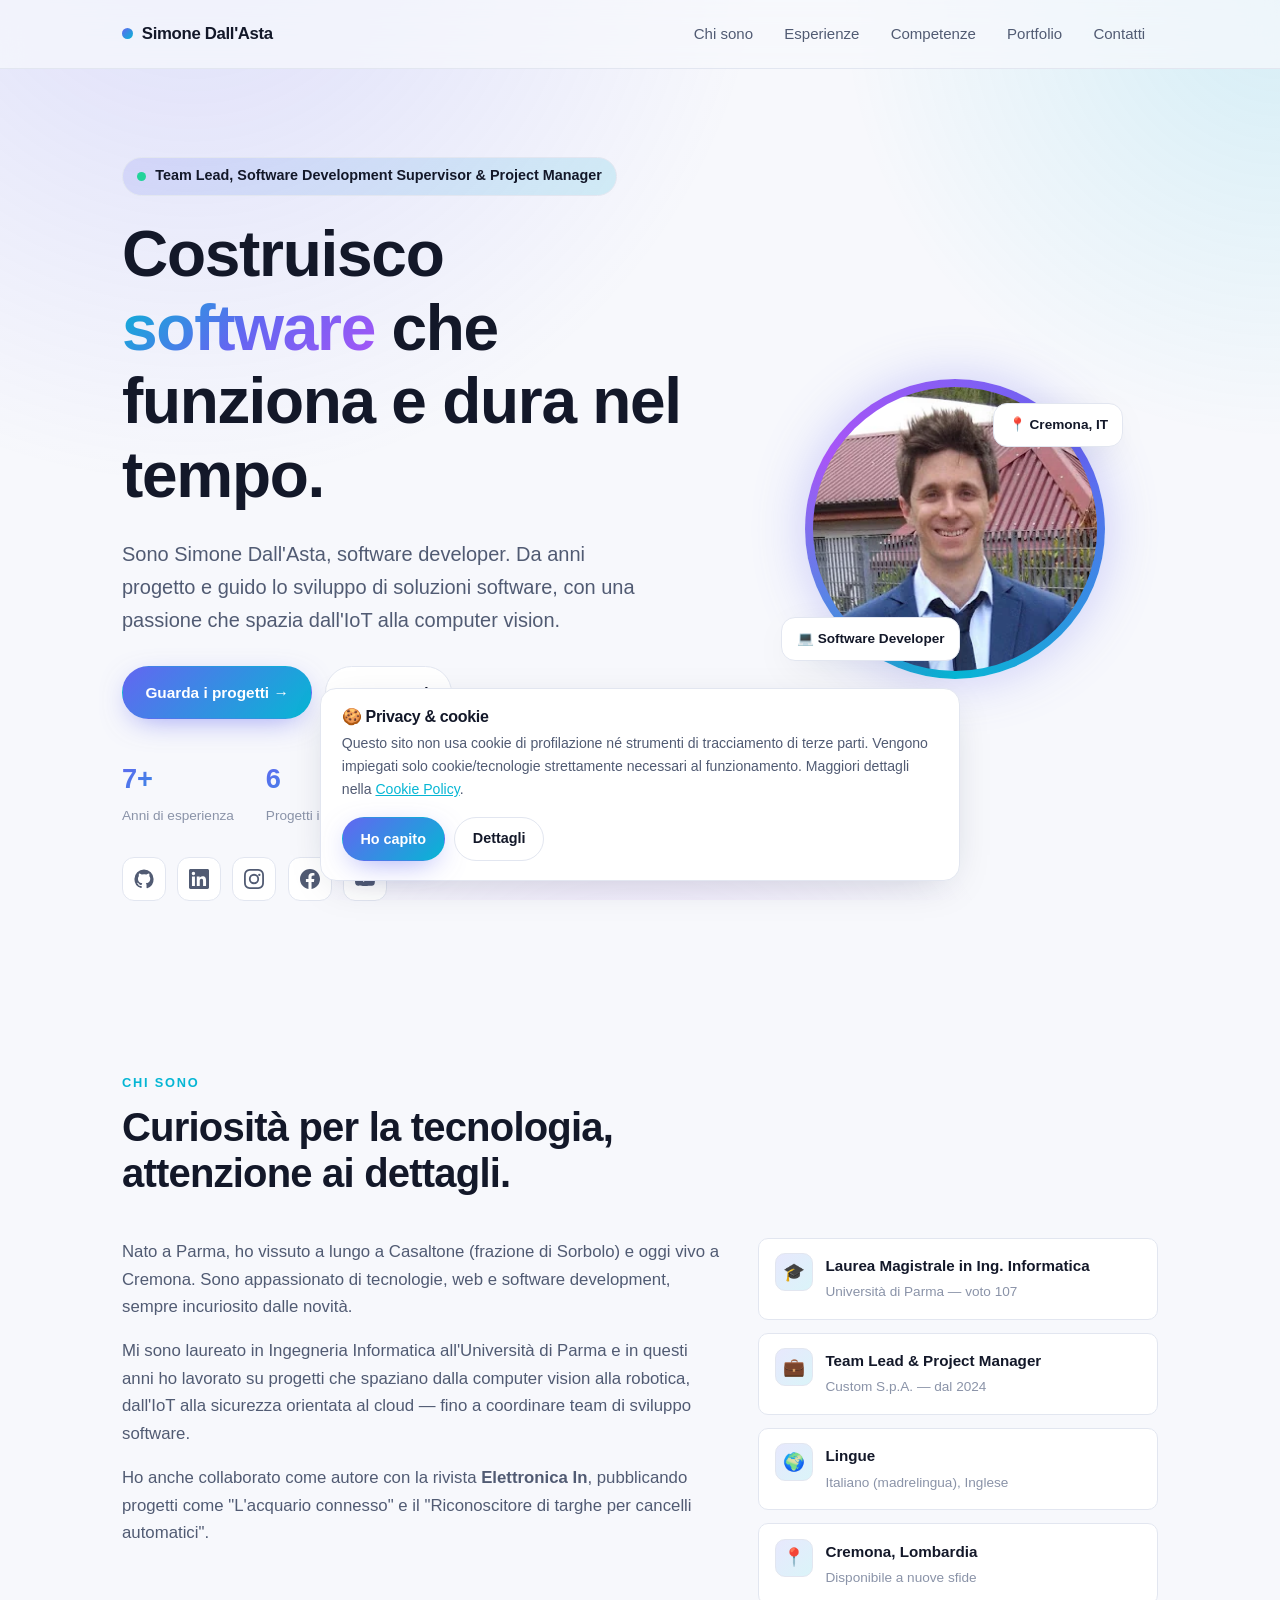
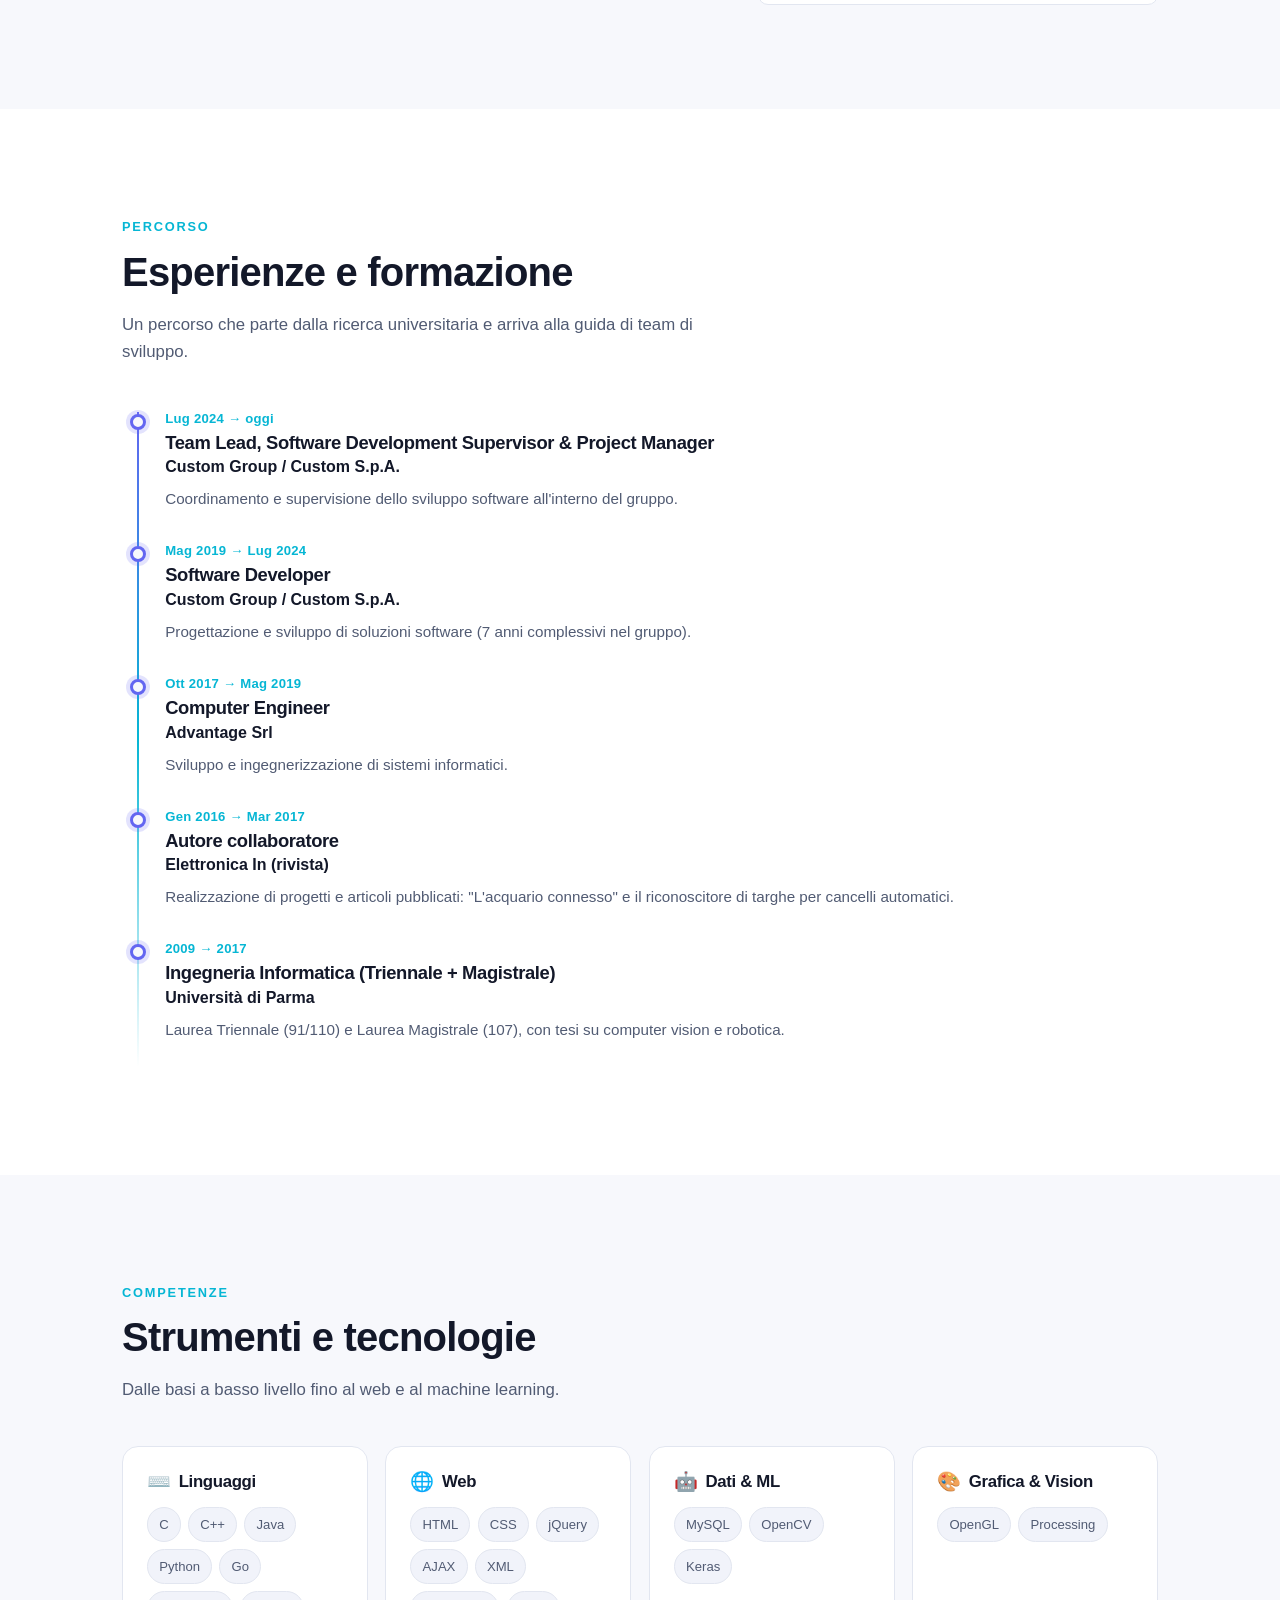
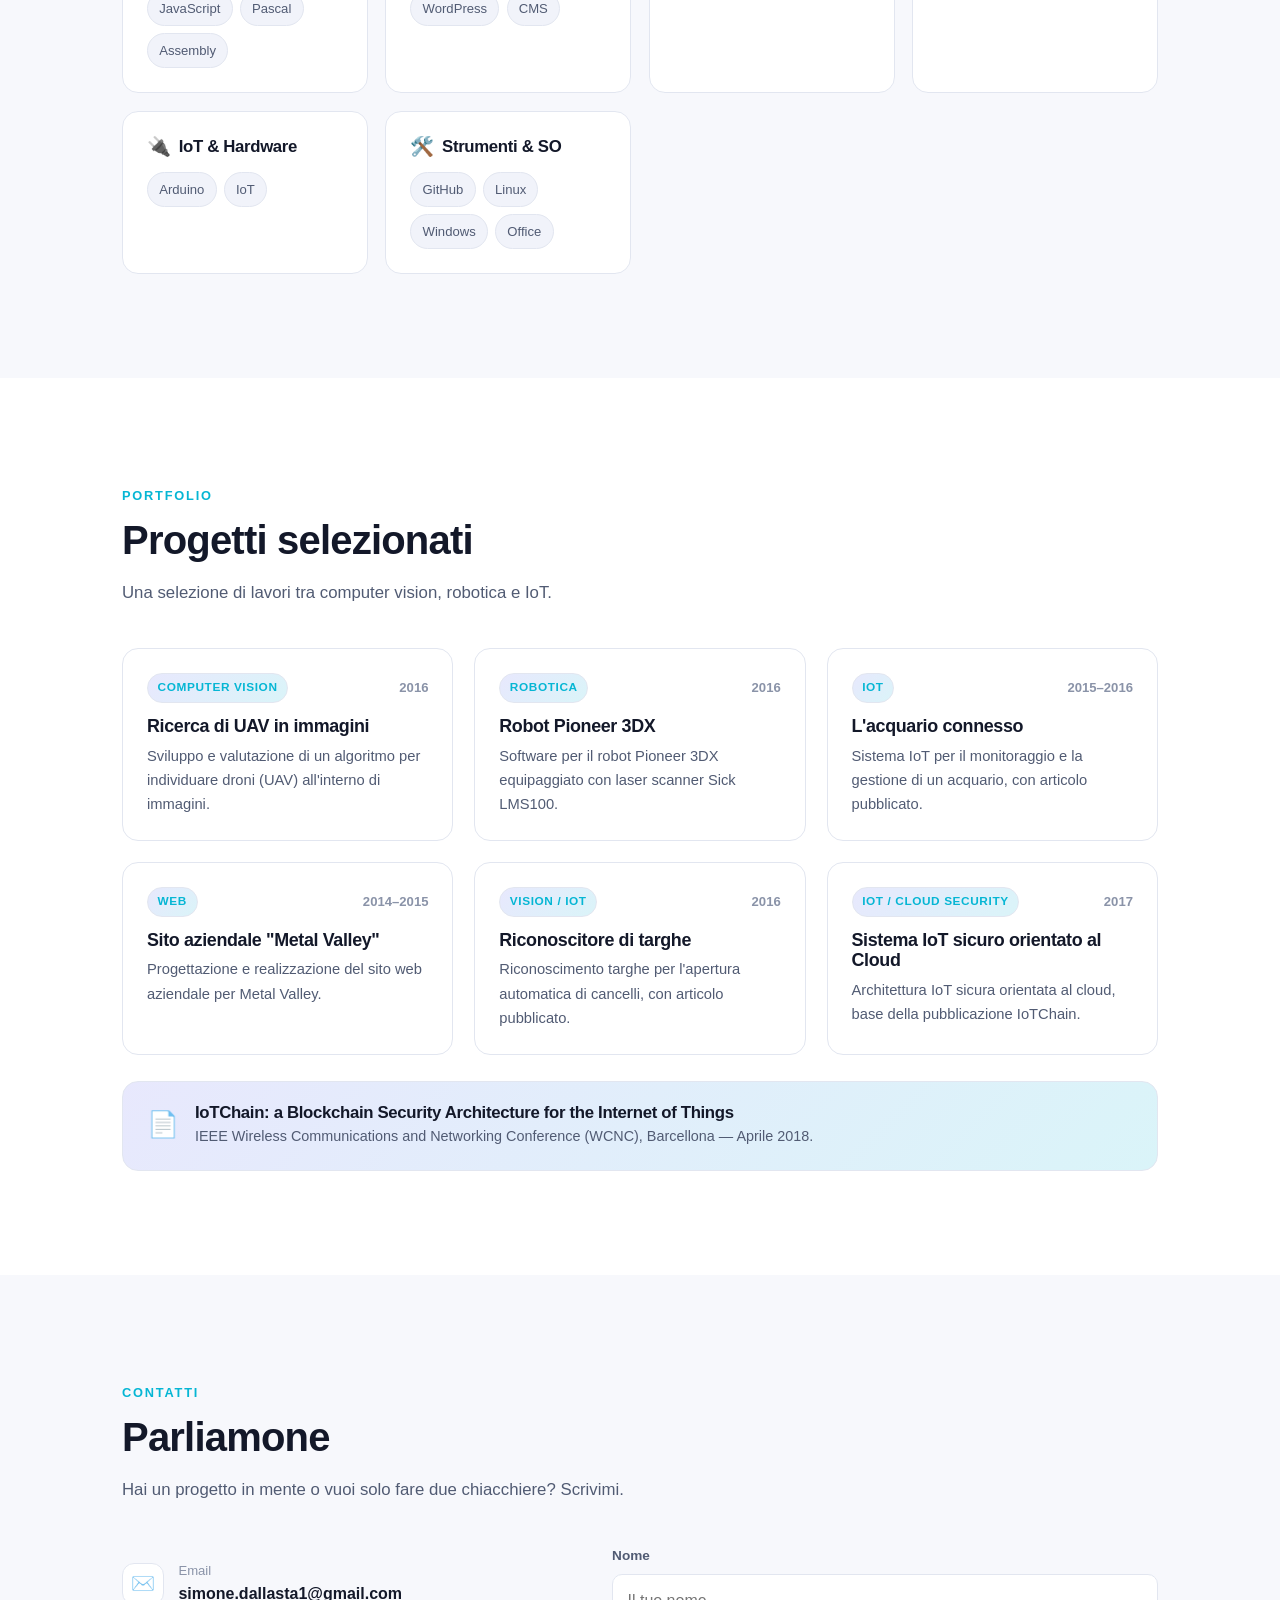
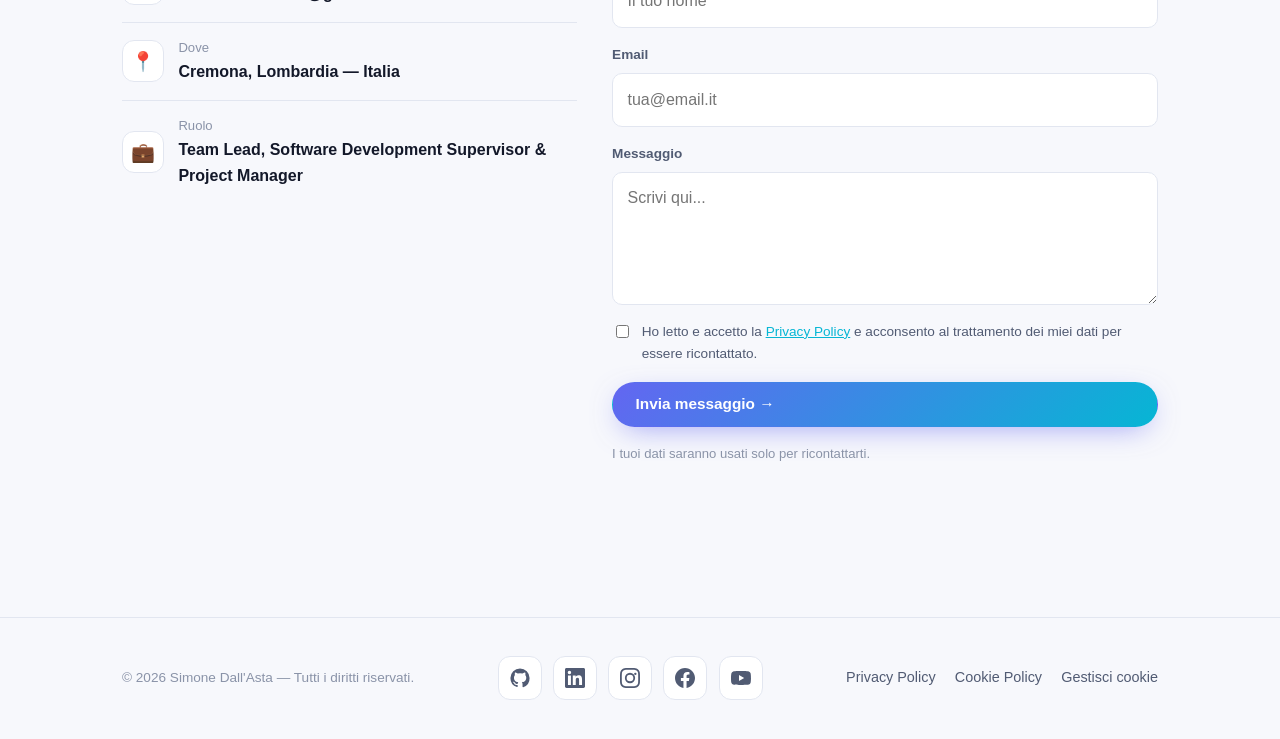
==== commit fe6f2ceb: "Migliora bio hero, aggiorna ruolo e completa social - Riscrive il claim 'Chi sono' nella hero - Ruol" ====
--- a/index.html
+++ b/index.html
@@ -54,12 +54,12 @@
     <section class="hero" id="home">
       <div class="container hero-grid">
         <div class="hero-text">
-          <span class="hero-role"><span class="pulse"></span> Software Development Supervisor</span>
+          <span class="hero-role"><span class="pulse"></span> Team Lead, Software Development Supervisor &amp; Project Manager</span>
           <h1>Costruisco <span class="gradient-text">software</span> che funziona e dura nel tempo.</h1>
           <p class="lead">
-            Sono Simone Dall'Asta, software developer da Cremona. Da oltre sette anni
-            progetto e guido lo sviluppo di soluzioni software, con una passione che va
-            dall'IoT alla computer vision.
+            Sono Simone Dall'Asta, software developer. Da anni progetto e guido lo
+            sviluppo di soluzioni software, con una passione che spazia dall'IoT alla
+            computer vision.
           </p>
           <div class="hero-cta">
             <a href="#portfolio" class="btn btn-primary">Guarda i progetti →</a>
@@ -138,7 +138,7 @@
             </div>
             <div class="fact">
               <div class="ic">💼</div>
-              <div><strong>Software Dev. Supervisor</strong><span>Custom S.p.A. — dal 2024</span></div>
+              <div><strong>Team Lead &amp; Project Manager</strong><span>Custom S.p.A. — dal 2024</span></div>
             </div>
             <div class="fact">
               <div class="ic">🌍</div>
@@ -164,7 +164,7 @@
         <div class="timeline">
           <div class="tl-item reveal">
             <div class="when">Lug 2024 → oggi</div>
-            <h3>Software Development Supervisor</h3>
+            <h3>Team Lead, Software Development Supervisor &amp; Project Manager</h3>
             <div class="org">Custom Group / Custom S.p.A.</div>
             <p>Coordinamento e supervisione dello sviluppo software all'interno del gruppo.</p>
           </div>
@@ -321,7 +321,7 @@
             </div>
             <div class="channel">
               <div class="ic">💼</div>
-              <div><span>Ruolo</span><strong>Software Development Supervisor</strong></div>
+              <div><span>Ruolo</span><strong>Team Lead, Software Development Supervisor &amp; Project Manager</strong></div>
             </div>
           </div>
 
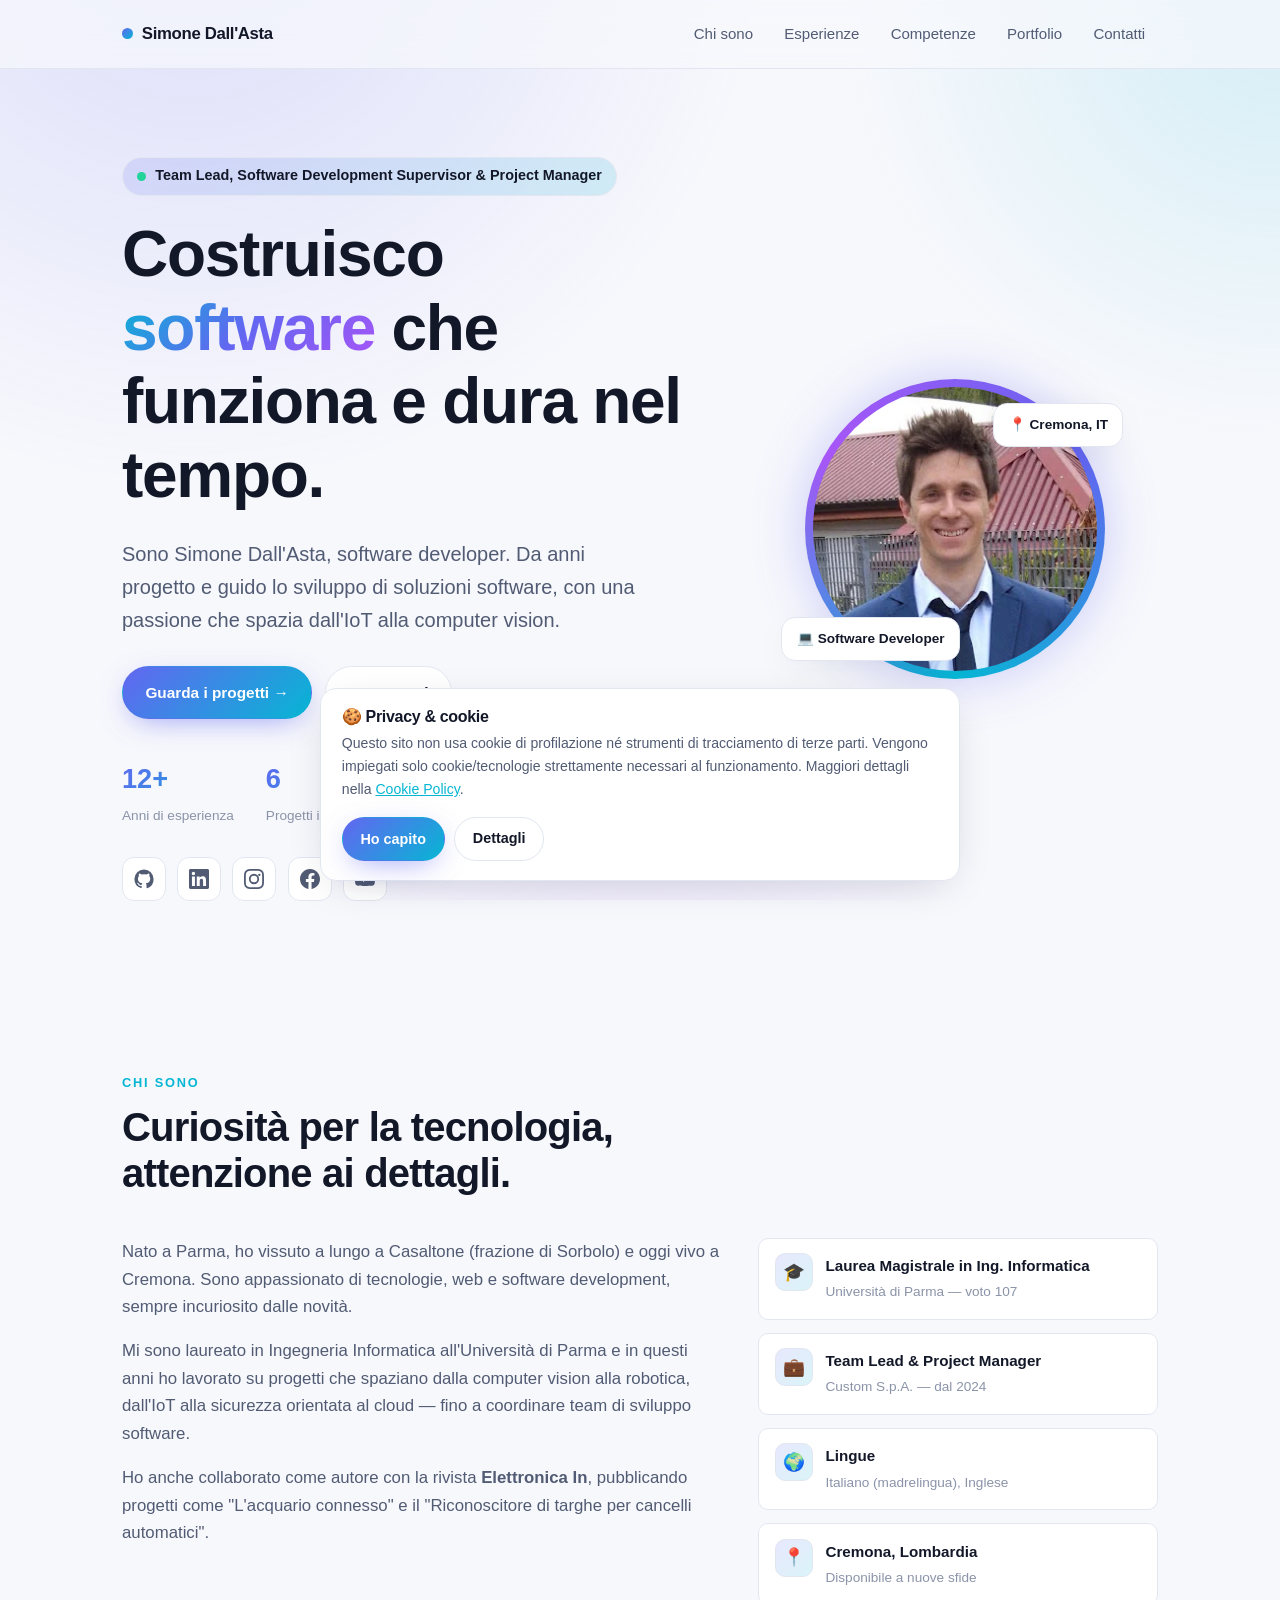
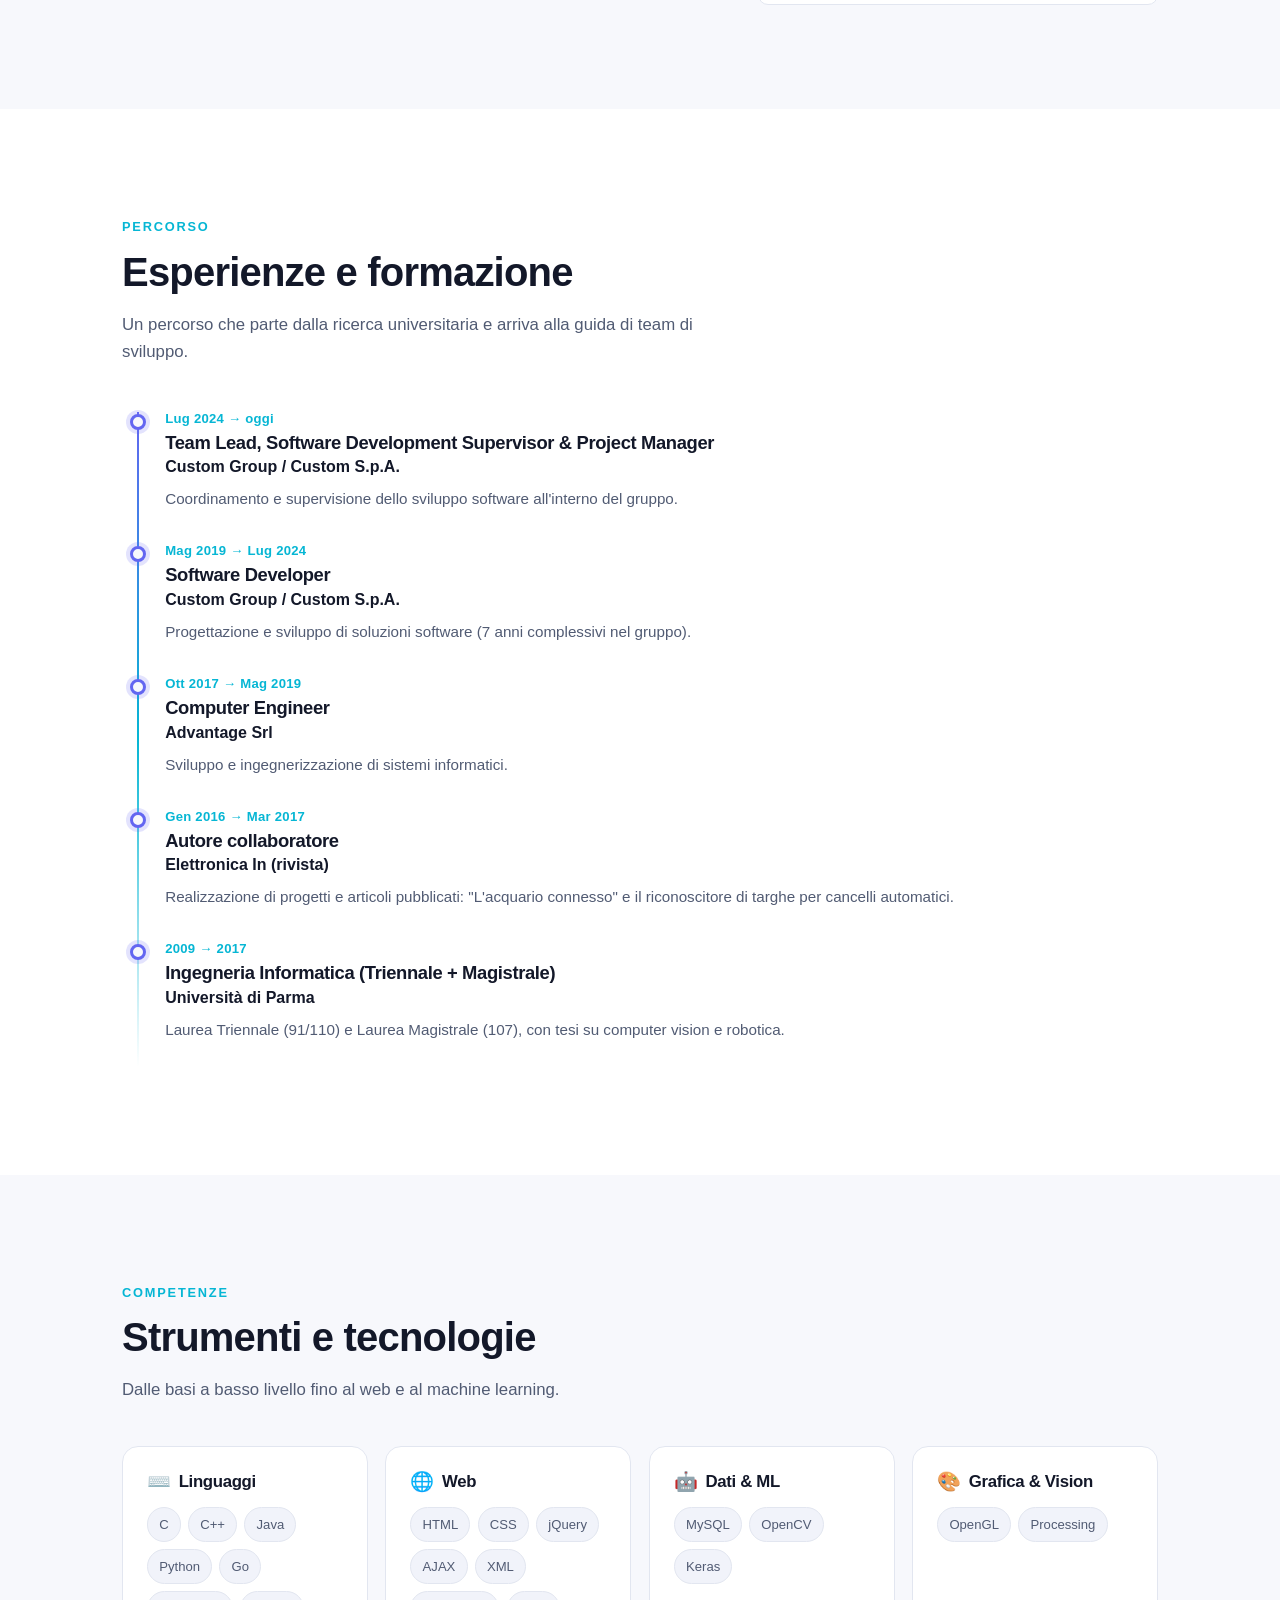
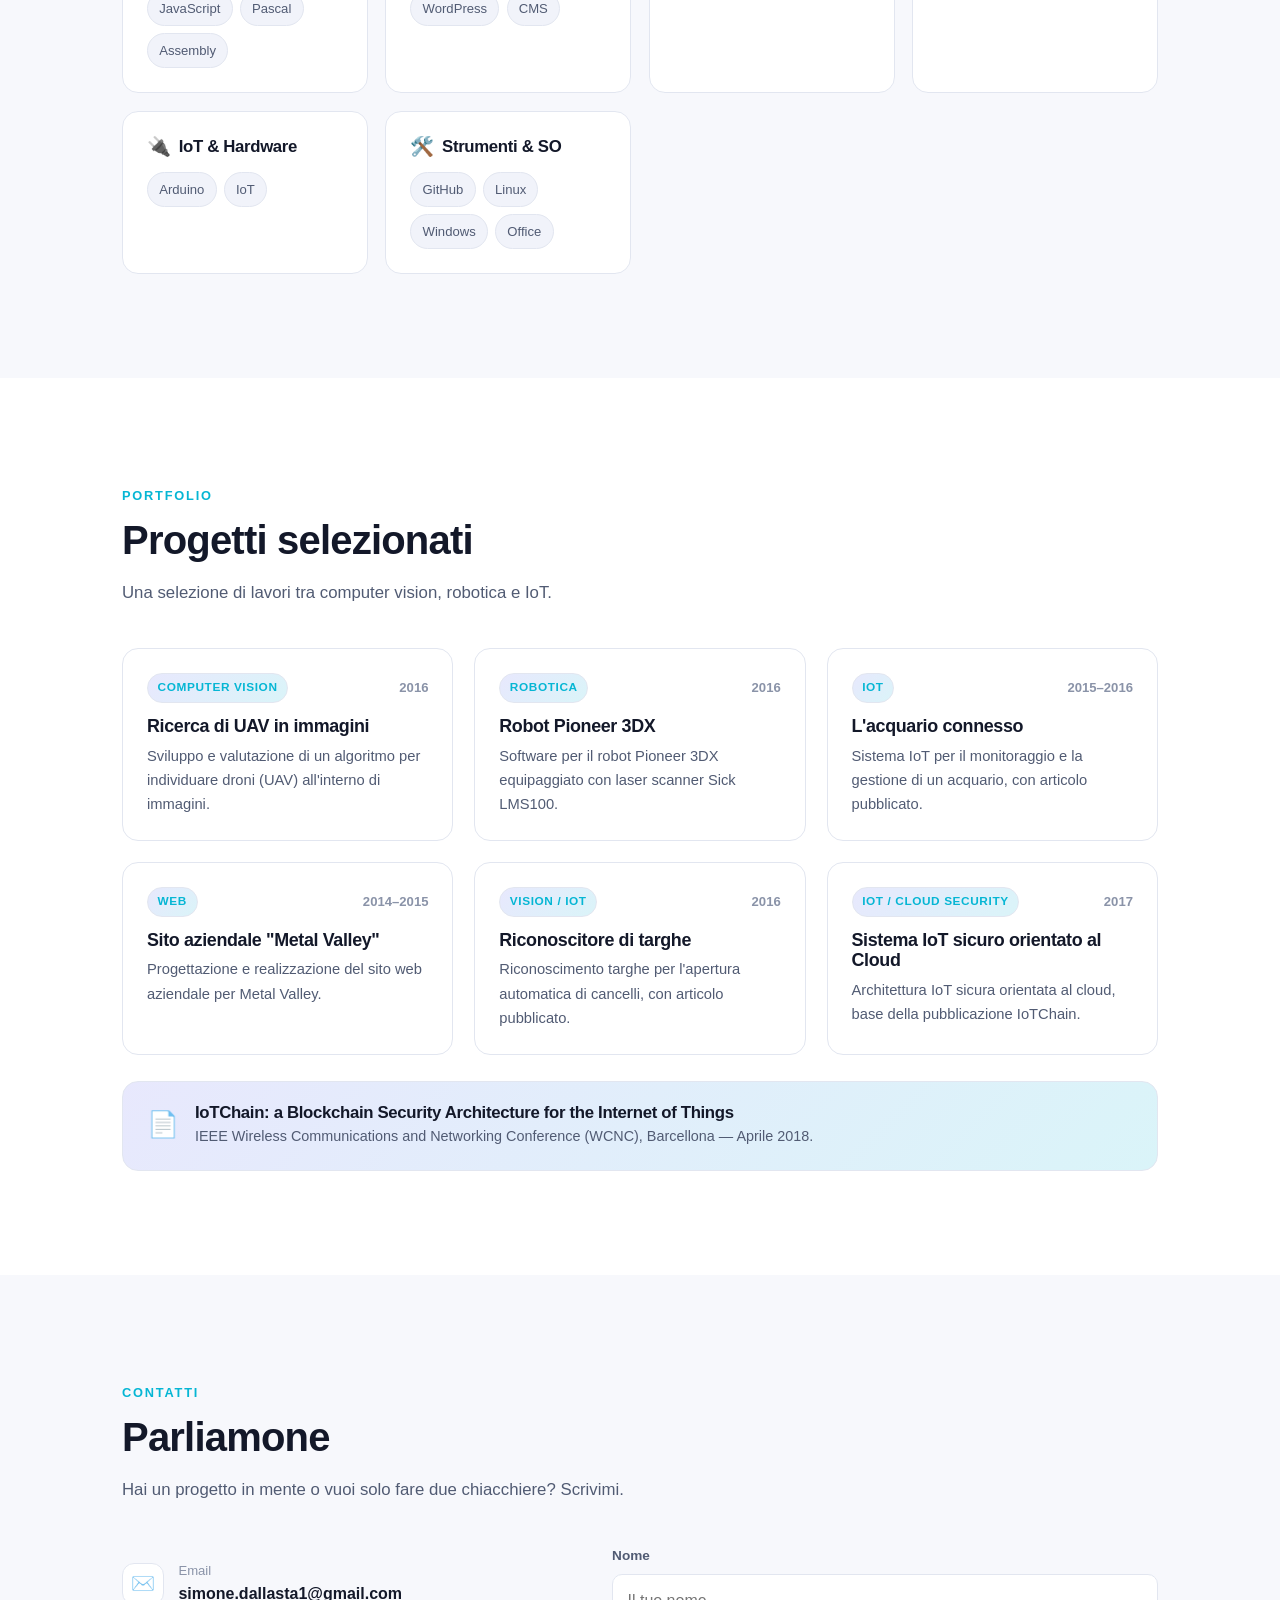
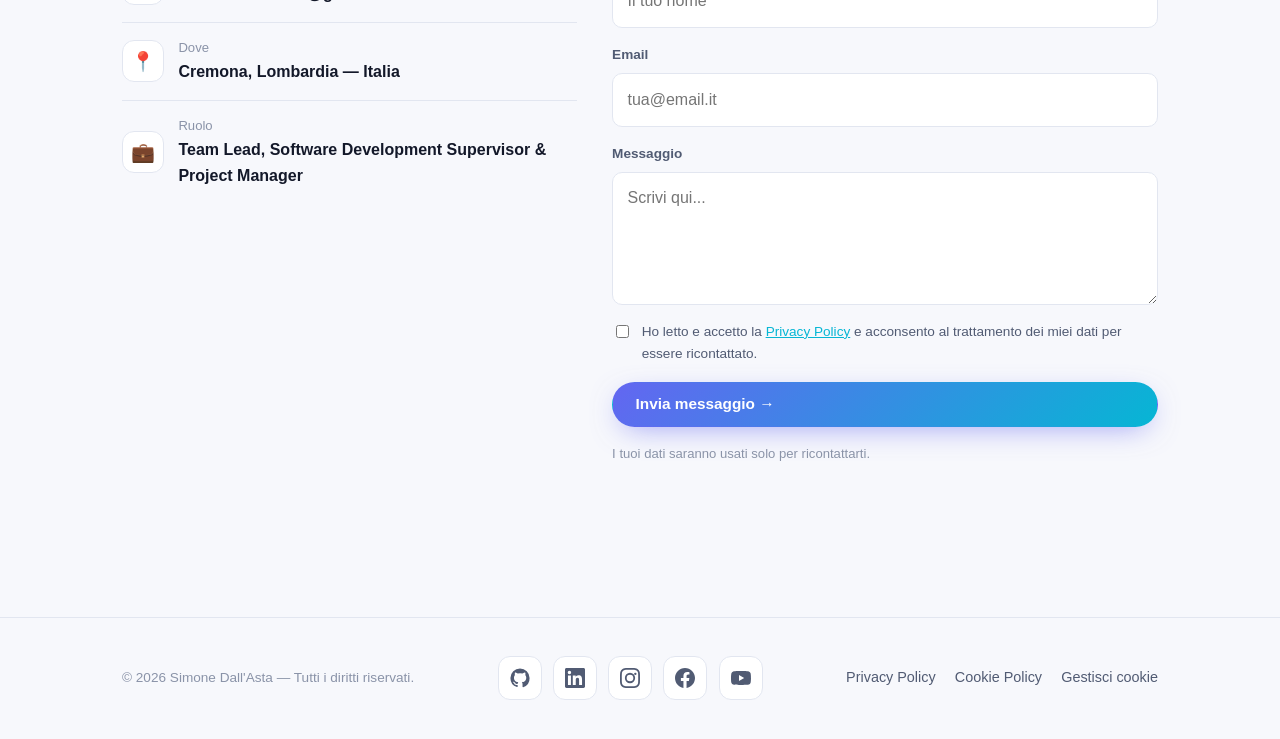
==== commit ef0c1ee7: "Update index.html" ====
--- a/index.html
+++ b/index.html
@@ -66,10 +66,16 @@
             <a href="#contatti" class="btn btn-ghost">Contattami</a>
           </div>
           <div class="hero-stats">
-            <div class="stat"><strong>7+</strong><span>Anni di esperienza</span></div>
-            <div class="stat"><strong>6</strong><span>Progetti in evidenza</span></div>
-            <div class="stat"><strong>1</strong><span>Pubblicazione IEEE</span></div>
-          </div>
+  <div class="stat"><strong id="anni-esperienza">7+</strong><span>Anni di esperienza</span></div>
+  <div class="stat"><strong>6</strong><span>Progetti in evidenza</span></div>
+  <div class="stat"><strong>1</strong><span>Pubblicazione IEEE</span></div>
+</div>
+
+<script>
+  const anniEl = document.getElementById('anni-esperienza');
+  const anni = new Date().getFullYear() - 2014;
+  anniEl.textContent = anni + '+';
+</script>
 
           <!-- TODO: sostituisci gli href="#" con gli URL reali dei tuoi profili -->
           <div class="socials hero-socials">
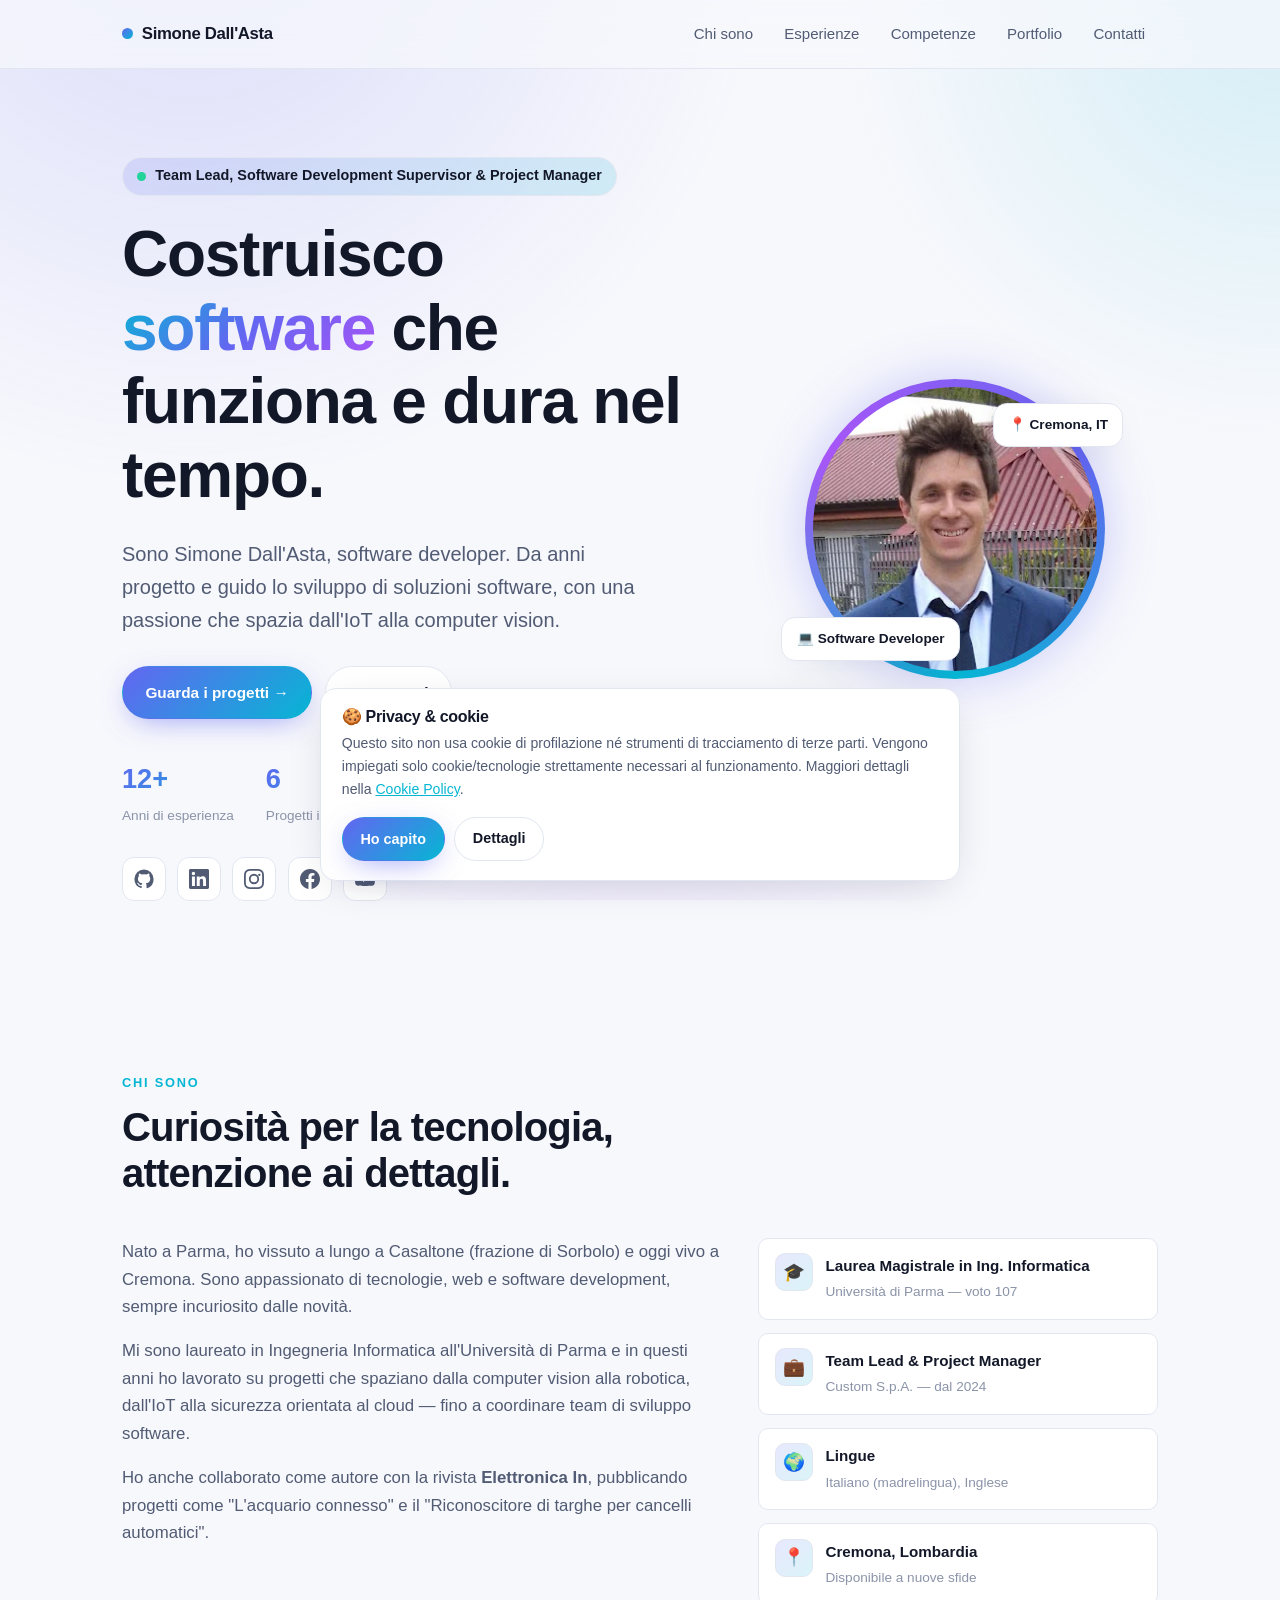
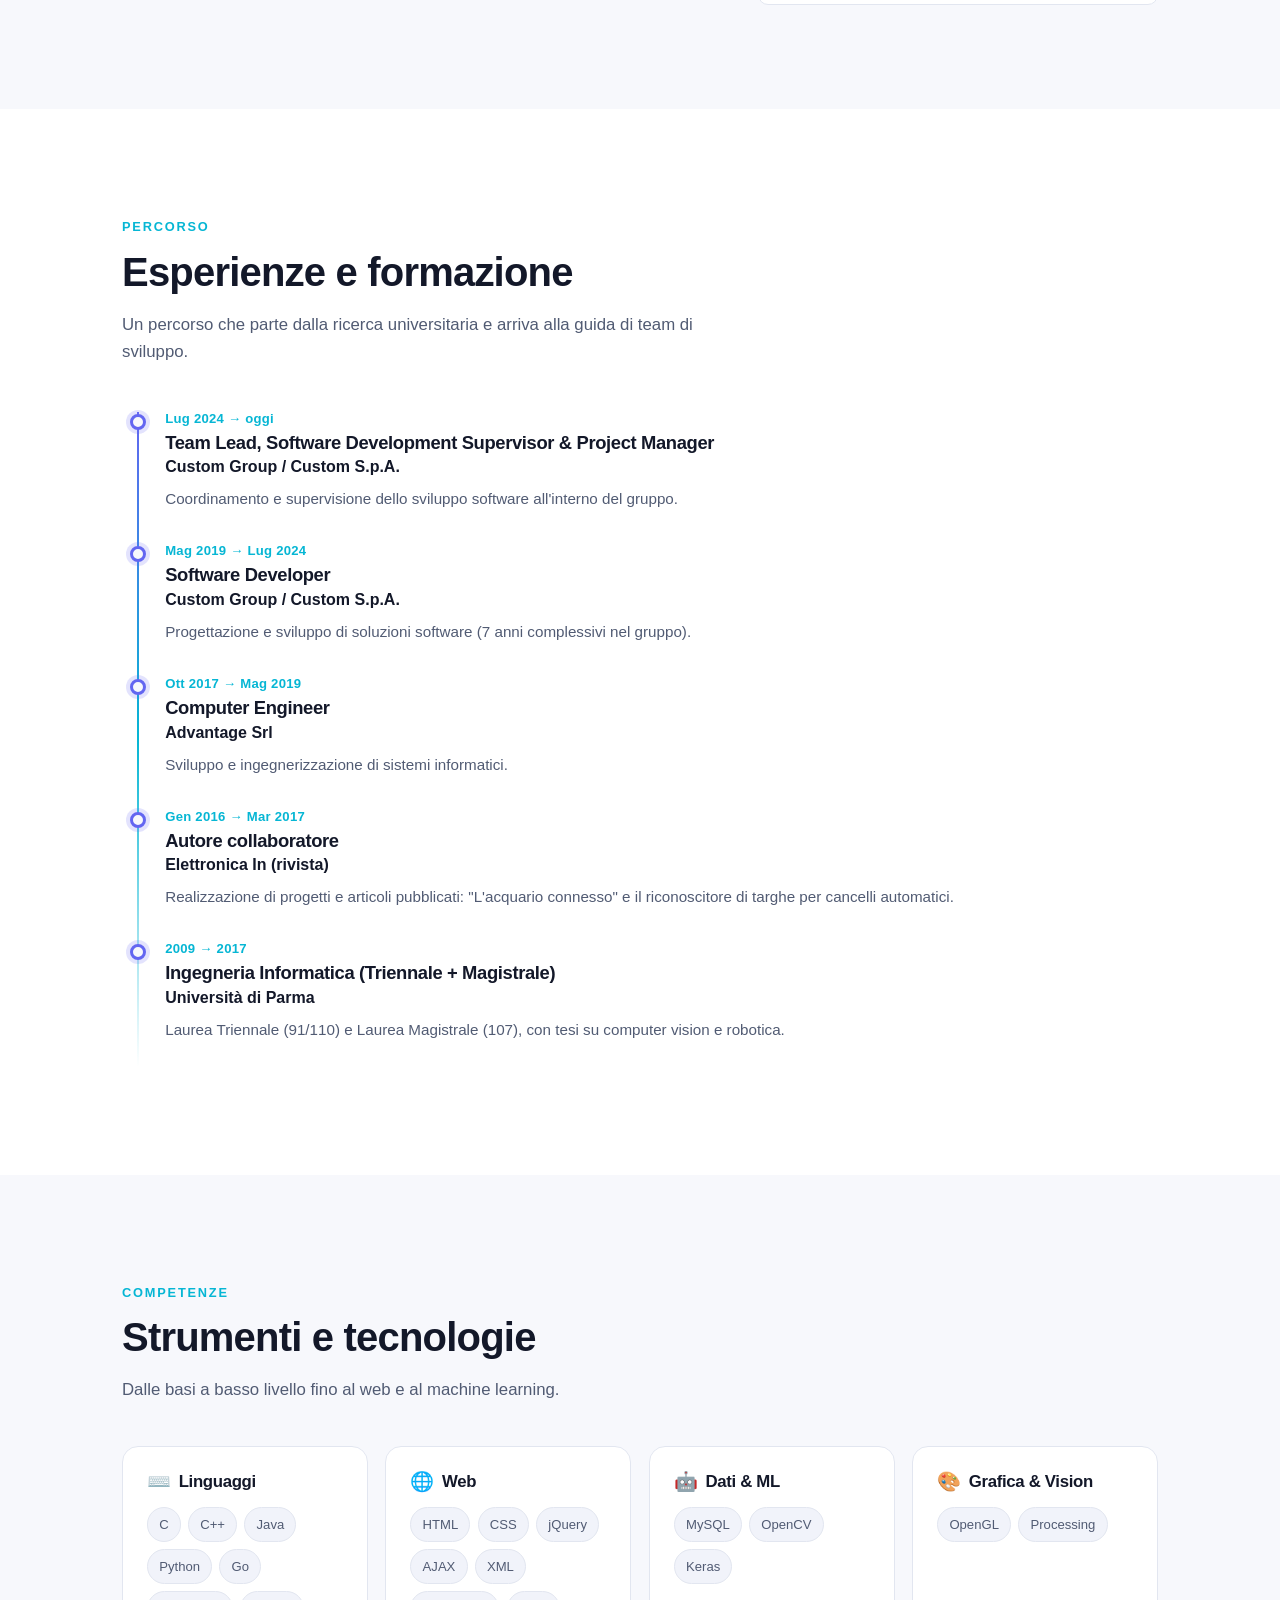
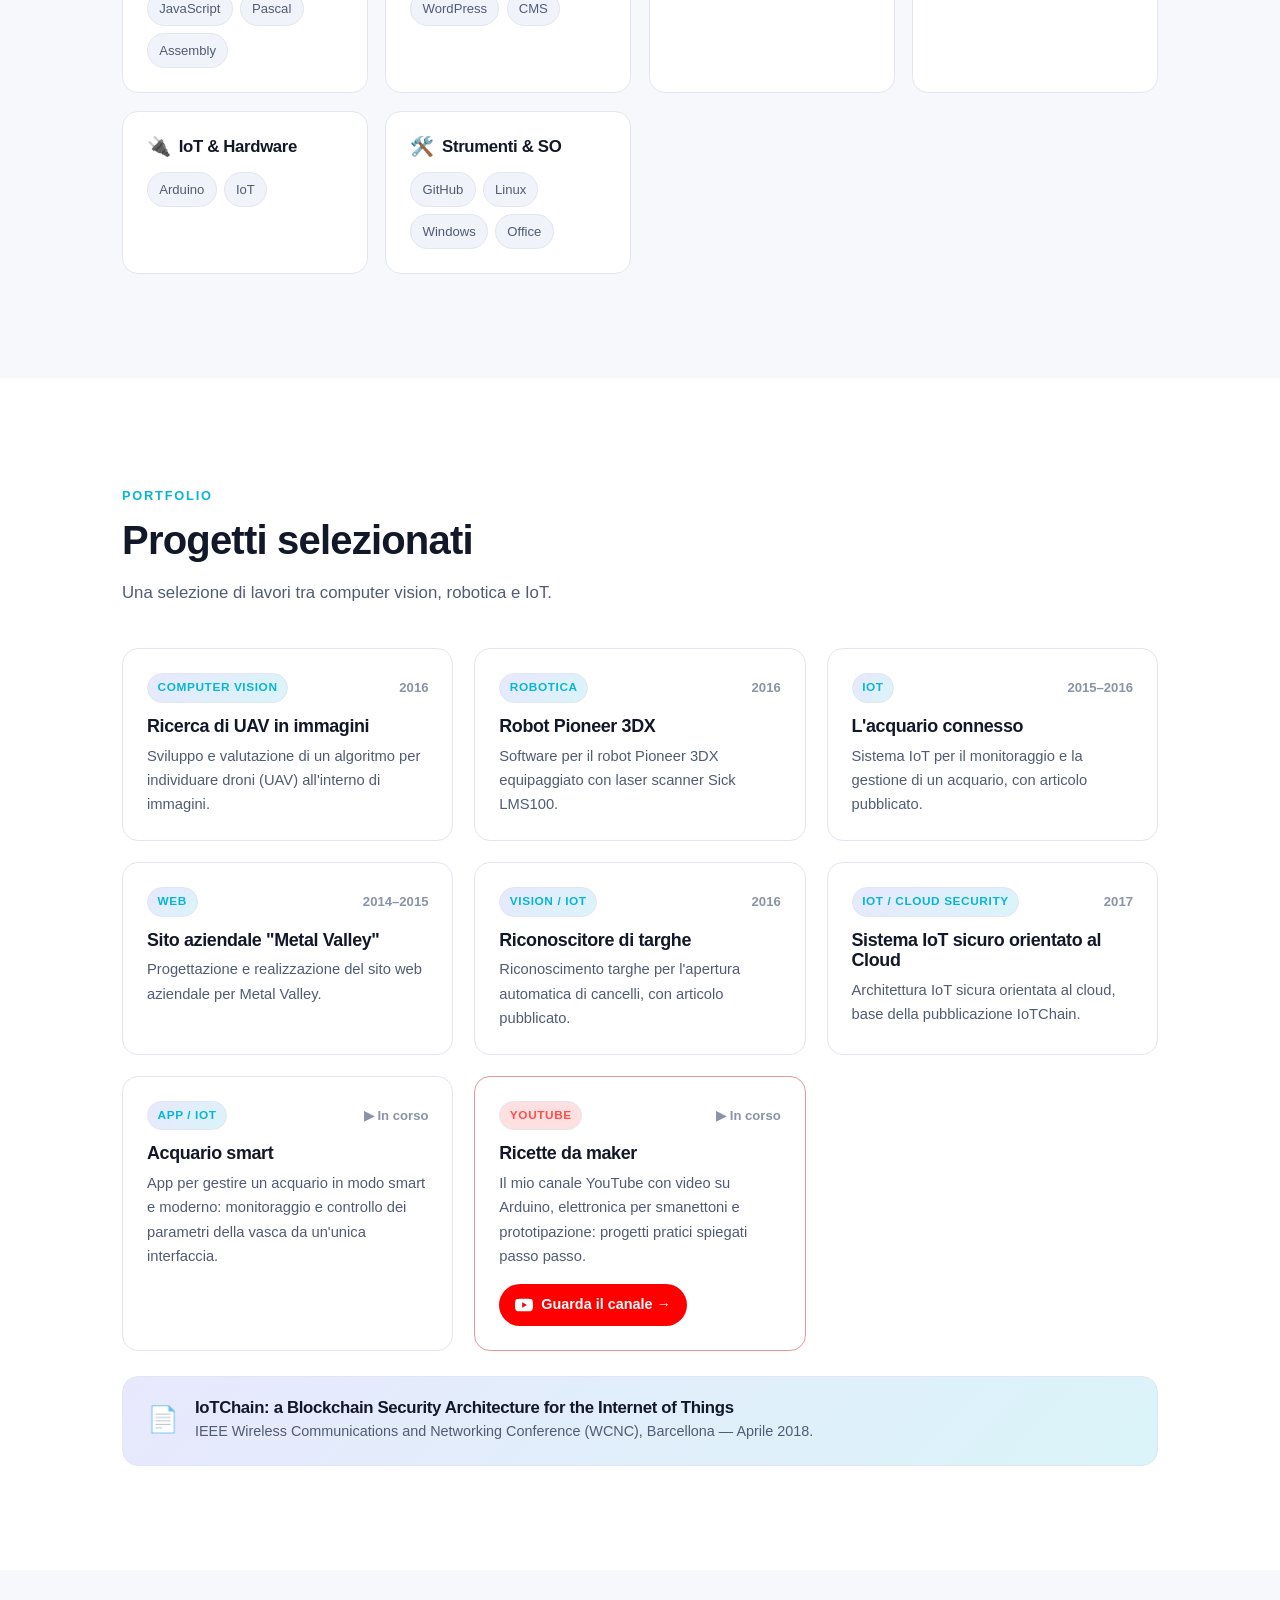
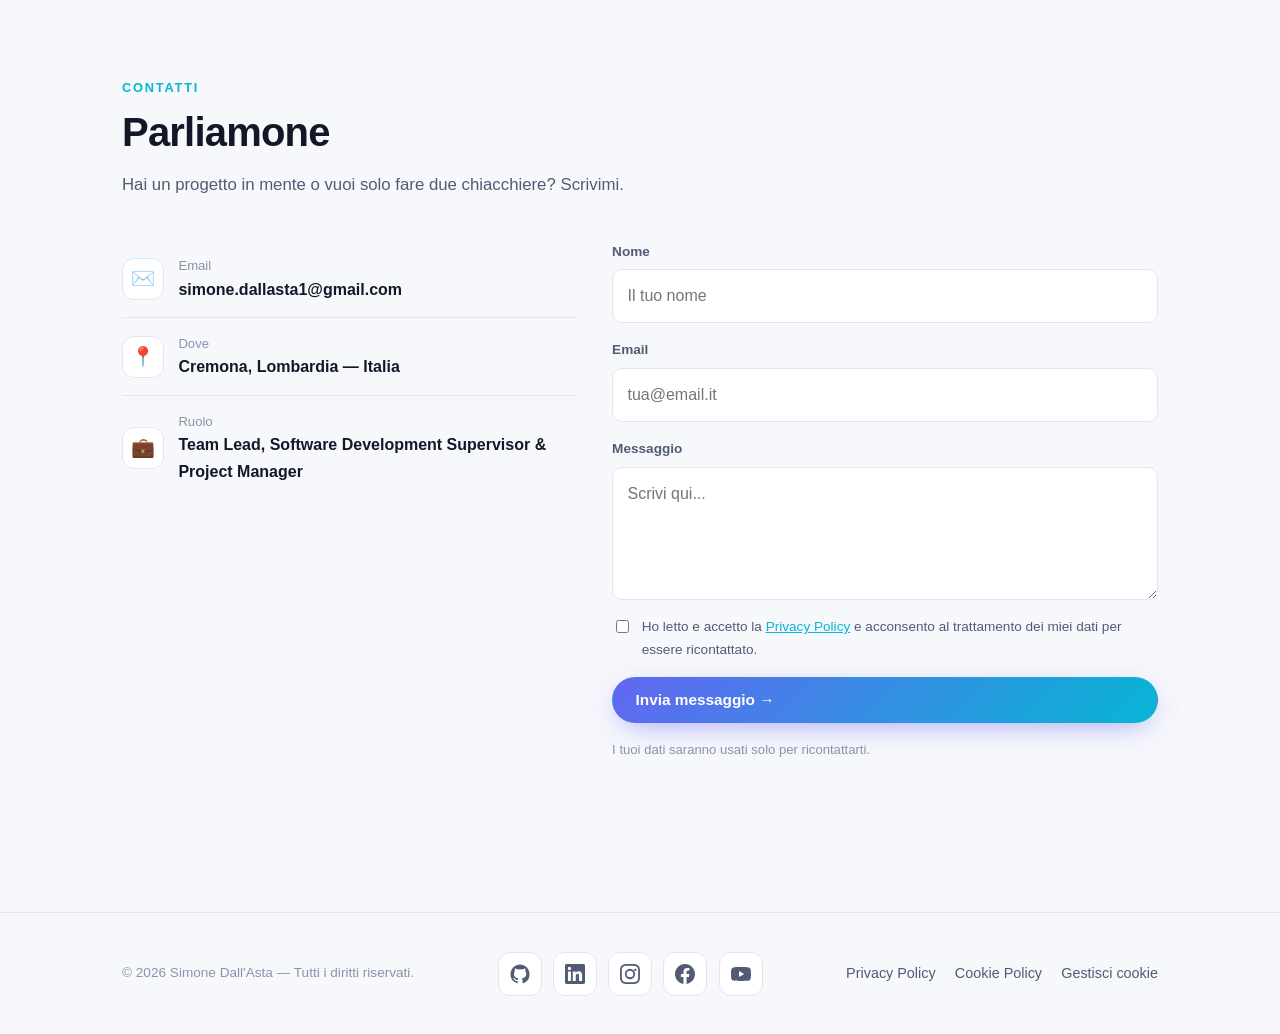
==== commit 1d5eb2f3: "sistemato mobile e aggiunto portfolio youtube e aqulog" ====
--- a/index.html
+++ b/index.html
@@ -294,6 +294,20 @@
             <div class="top"><span class="tag">IoT / Cloud Security</span><span class="year">2017</span></div>
             <h3>Sistema IoT sicuro orientato al Cloud</h3>
             <p>Architettura IoT sicura orientata al cloud, base della pubblicazione IoTChain.</p>
+          </article>
+          <article class="card project reveal">
+            <div class="top"><span class="tag">App / IoT</span><span class="year">▶ In corso</span></div>
+            <h3>Acquario smart</h3>
+            <p>App per gestire un acquario in modo smart e moderno: monitoraggio e controllo dei parametri della vasca da un'unica interfaccia.</p>
+          </article>
+          <article class="card project project-yt reveal">
+            <div class="top"><span class="tag">YouTube</span><span class="year">▶ In corso</span></div>
+            <h3>Ricette da maker</h3>
+            <p>Il mio canale YouTube con video su Arduino, elettronica per smanettoni e prototipazione: progetti pratici spiegati passo passo.</p>
+            <a class="project-link" href="https://www.youtube.com/@SimoneDallAsta" target="_blank" rel="noopener noreferrer">
+              <svg viewBox="0 0 24 24" aria-hidden="true" width="18" height="18"><path d="M23.5 6.2a3.02 3.02 0 0 0-2.12-2.14C19.5 3.55 12 3.55 12 3.55s-7.5 0-9.38.51A3.02 3.02 0 0 0 .5 6.2C0 8.07 0 12 0 12s0 3.93.5 5.8a3.02 3.02 0 0 0 2.12 2.14c1.88.51 9.38.51 9.38.51s7.5 0 9.38-.51a3.02 3.02 0 0 0 2.12-2.14C24 15.93 24 12 24 12s0-3.93-.5-5.8ZM9.6 15.57V8.43L15.82 12 9.6 15.57Z"/></svg>
+              Guarda il canale →
+            </a>
           </article>
         </div>
 
--- a/assets/css/style.css
+++ b/assets/css/style.css
@@ -368,6 +368,20 @@
 .project h3 { font-size: 1.12rem; }
 .project p { font-size: .92rem; margin-bottom: 0; }
 
+/* Card canale YouTube */
+.project-yt { border-color: color-mix(in srgb, #ff0000 35%, var(--border)); }
+.project-yt .tag { color: #ff4d4d; background: color-mix(in srgb, #ff0000 12%, transparent); }
+.project-link {
+  display: inline-flex; align-items: center; gap: .5rem;
+  margin-top: 1rem; align-self: flex-start;
+  padding: .55rem 1rem; border-radius: 999px;
+  font-size: .9rem; font-weight: 600; color: #fff;
+  background: #ff0000;
+  transition: transform .15s ease, box-shadow .2s ease, filter .2s ease;
+}
+.project-link svg { fill: currentColor; }
+.project-link:hover { transform: translateY(-2px); filter: brightness(1.08); box-shadow: 0 8px 20px color-mix(in srgb, #ff0000 35%, transparent); }
+
 .publication {
   margin-top: 1.6rem;
   display: flex; gap: 1rem; align-items: flex-start;
@@ -496,17 +510,27 @@
 @media (max-width: 680px) {
   .nav-links {
     position: absolute;
-    top: 68px; left: 0; right: 0;
+    top: 100%; left: 0; right: 0;
+    z-index: -1;
     flex-direction: column;
     align-items: stretch;
     gap: 0;
     background: var(--bg-soft);
     border-bottom: 1px solid var(--border);
     padding: .6rem var(--gutter) 1rem;
-    transform: translateY(-120%);
-    transition: transform .3s ease;
+    transform: translateY(-110%);
+    opacity: 0;
+    visibility: hidden;
+    pointer-events: none;
+    transition: transform .3s ease, opacity .2s ease, visibility .3s;
   }
-  .nav-links.open { transform: translateY(0); box-shadow: var(--shadow); }
+  .nav-links.open {
+    transform: translateY(0);
+    opacity: 1;
+    visibility: visible;
+    pointer-events: auto;
+    box-shadow: var(--shadow);
+  }
   .nav-links a { padding: .8rem .4rem; border-radius: 8px; }
   .nav-toggle { display: inline-flex; align-items: center; justify-content: center; }
 }
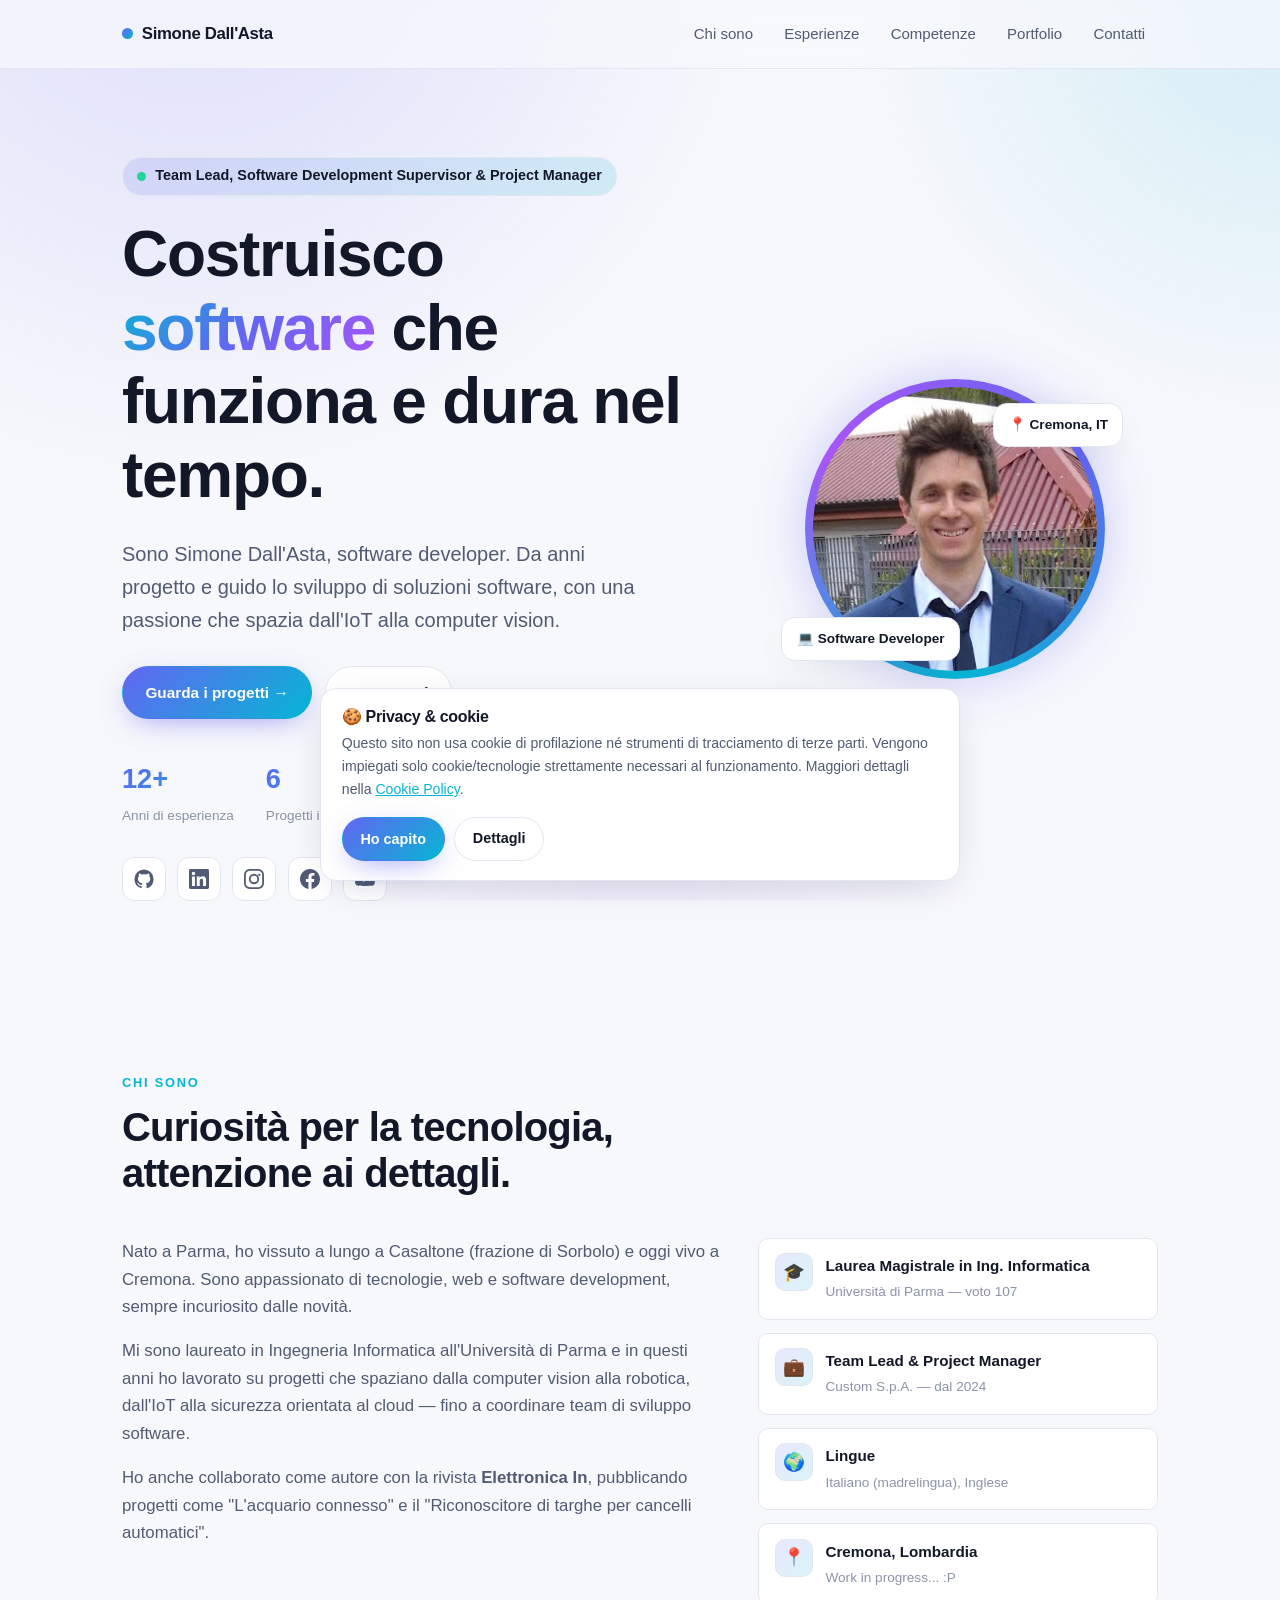
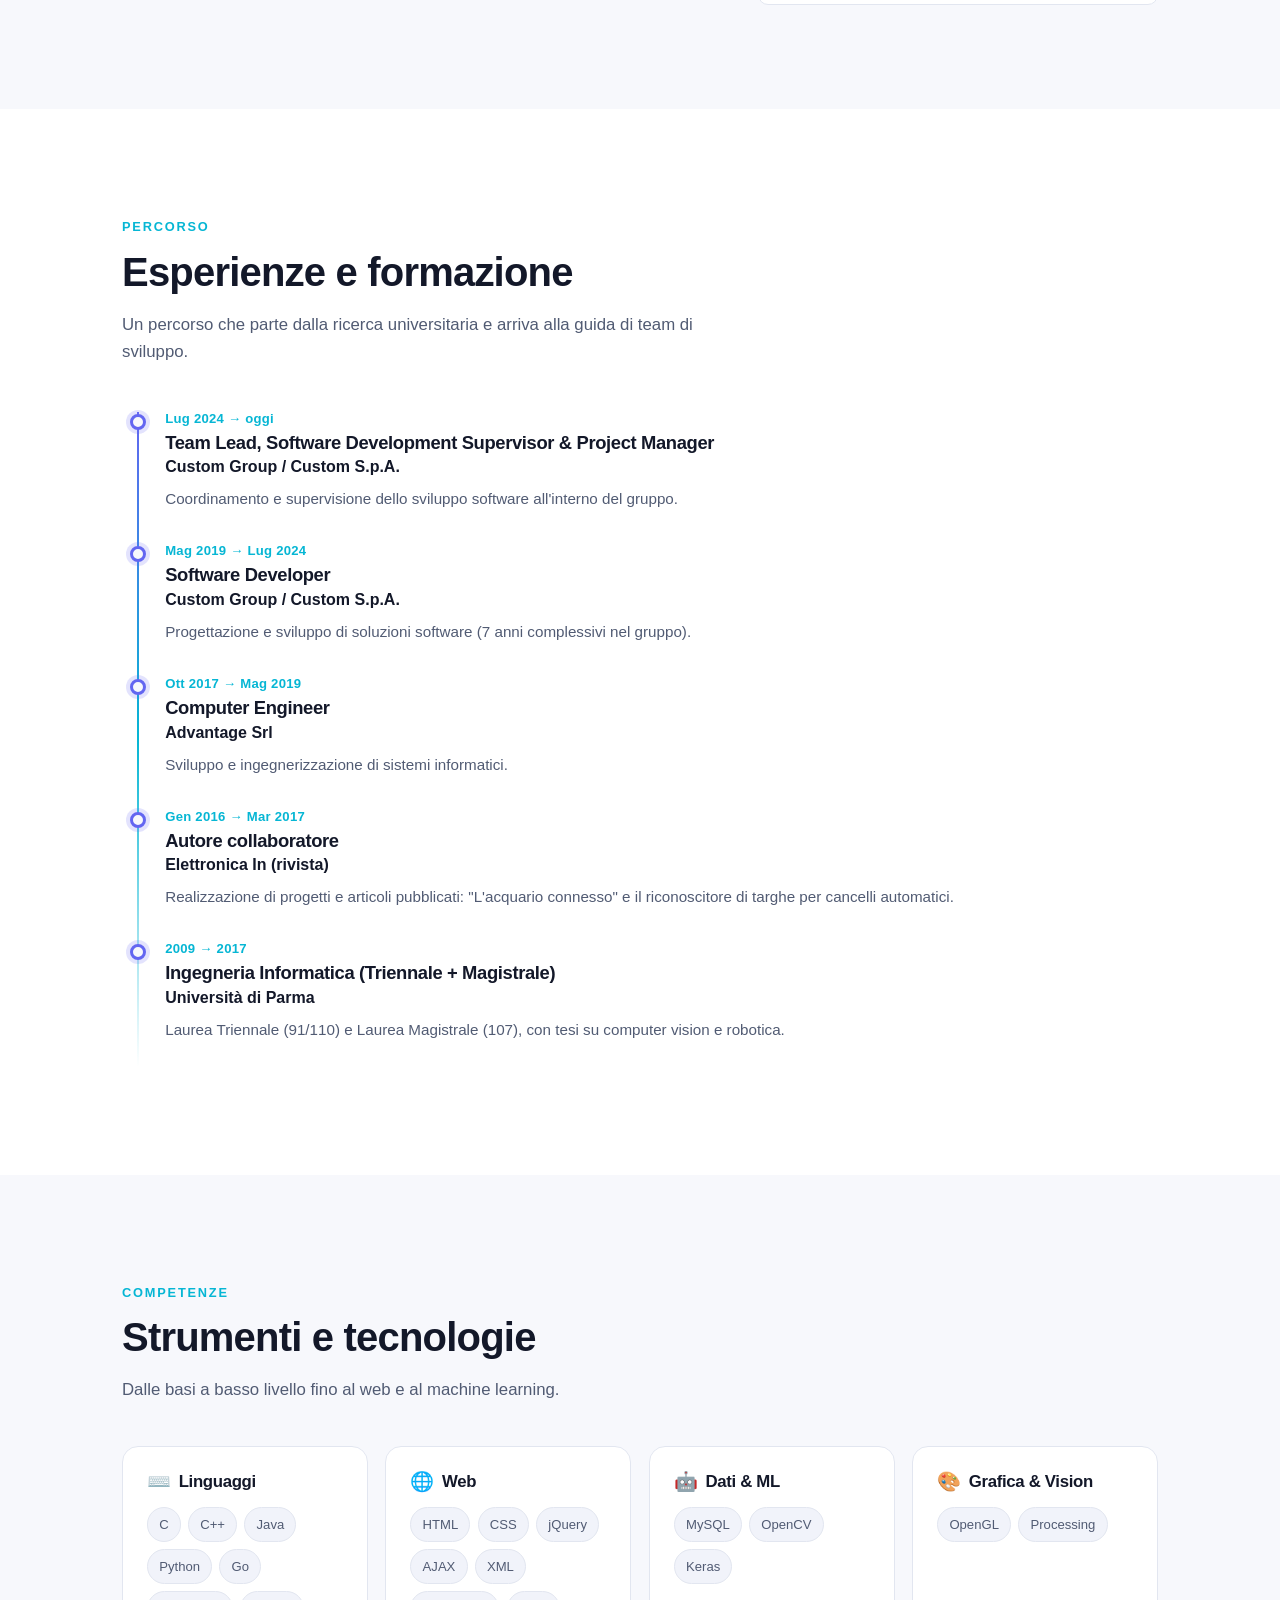
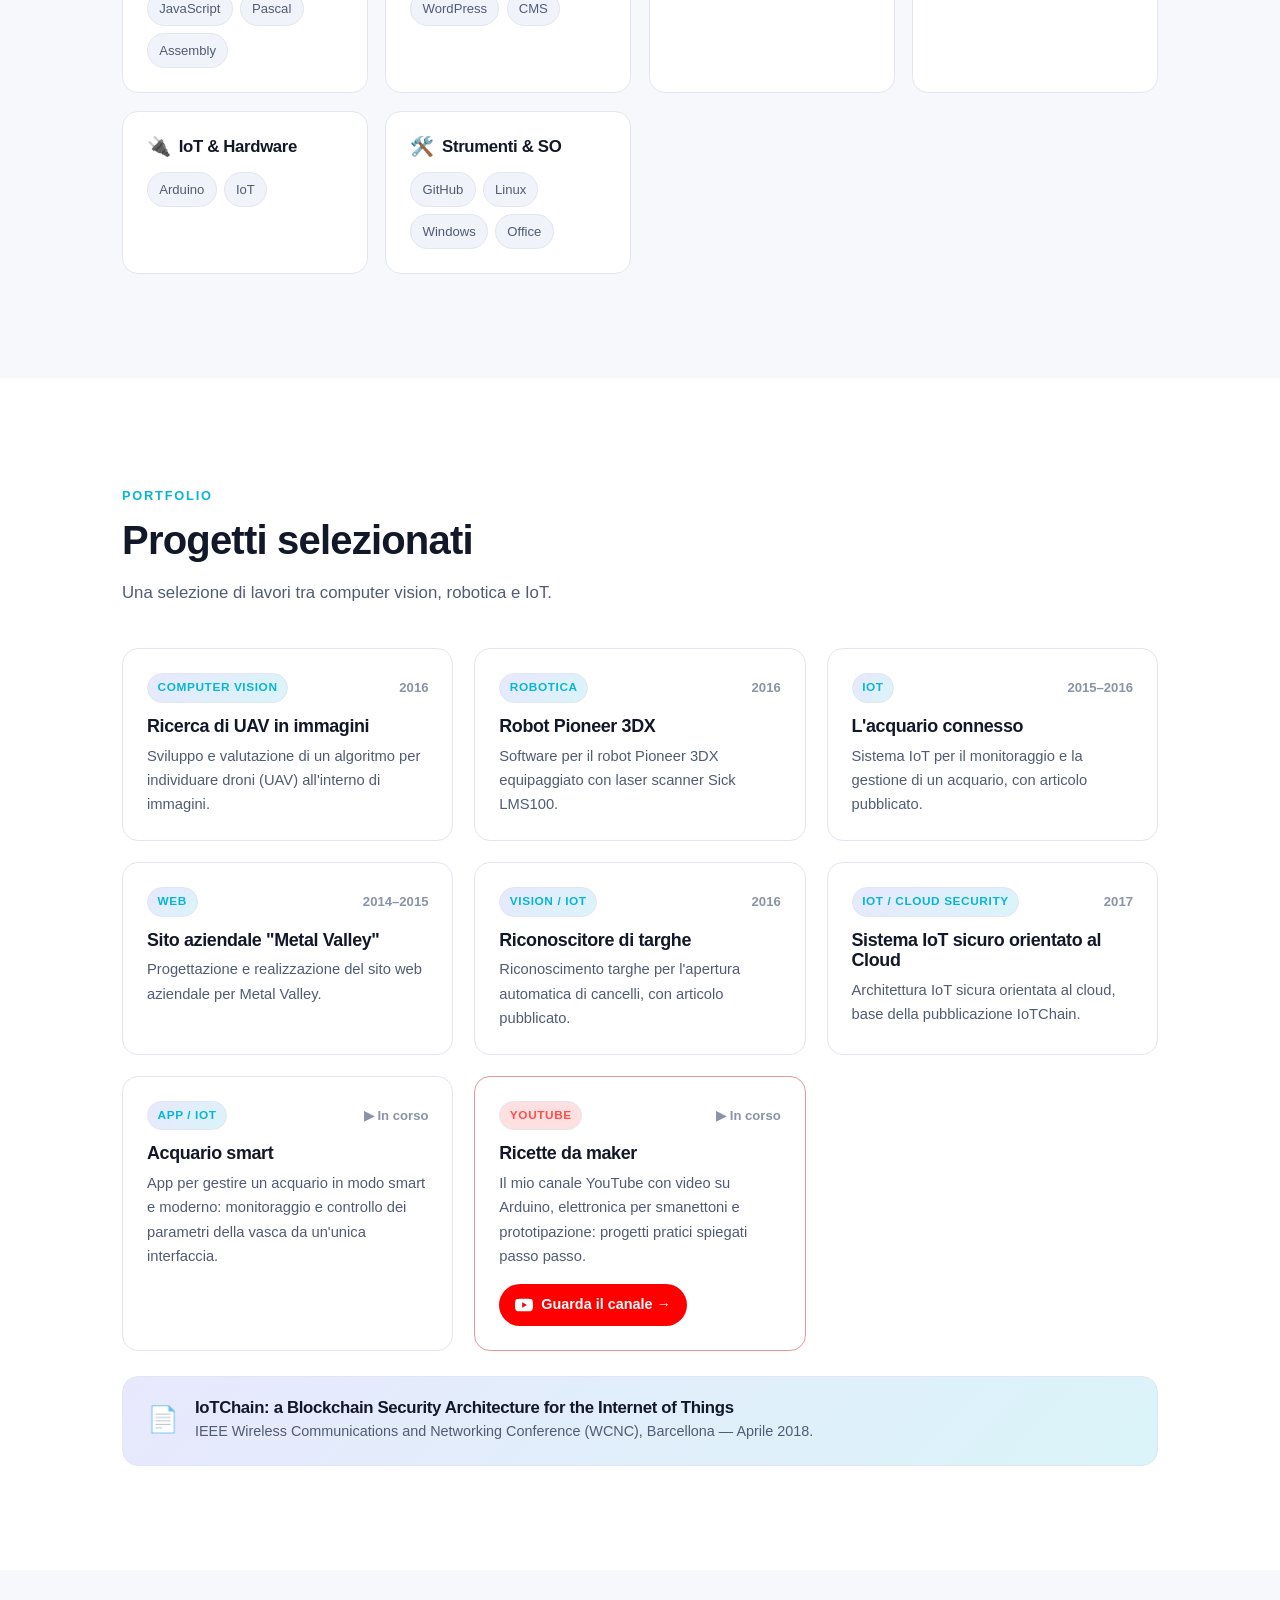
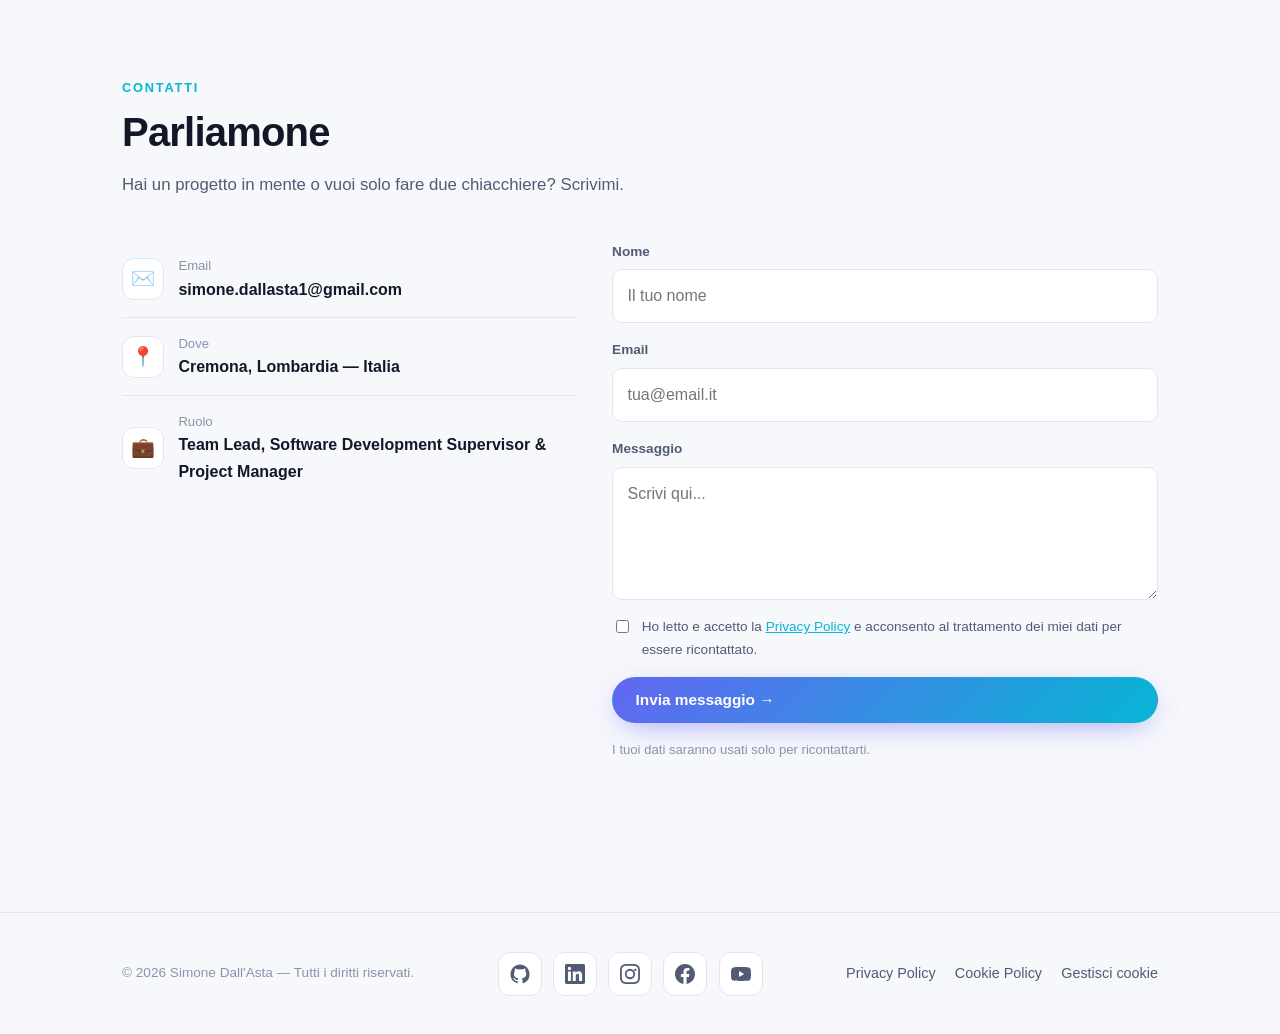
==== commit 2cbda08c: "Work in progress" ====
--- a/index.html
+++ b/index.html
@@ -152,7 +152,7 @@
             </div>
             <div class="fact">
               <div class="ic">📍</div>
-              <div><strong>Cremona, Lombardia</strong><span>Disponibile a nuove sfide</span></div>
+              <div><strong>Cremona, Lombardia</strong><span>Work in progress... :P </span></div>
             </div>
           </div>
         </div>
